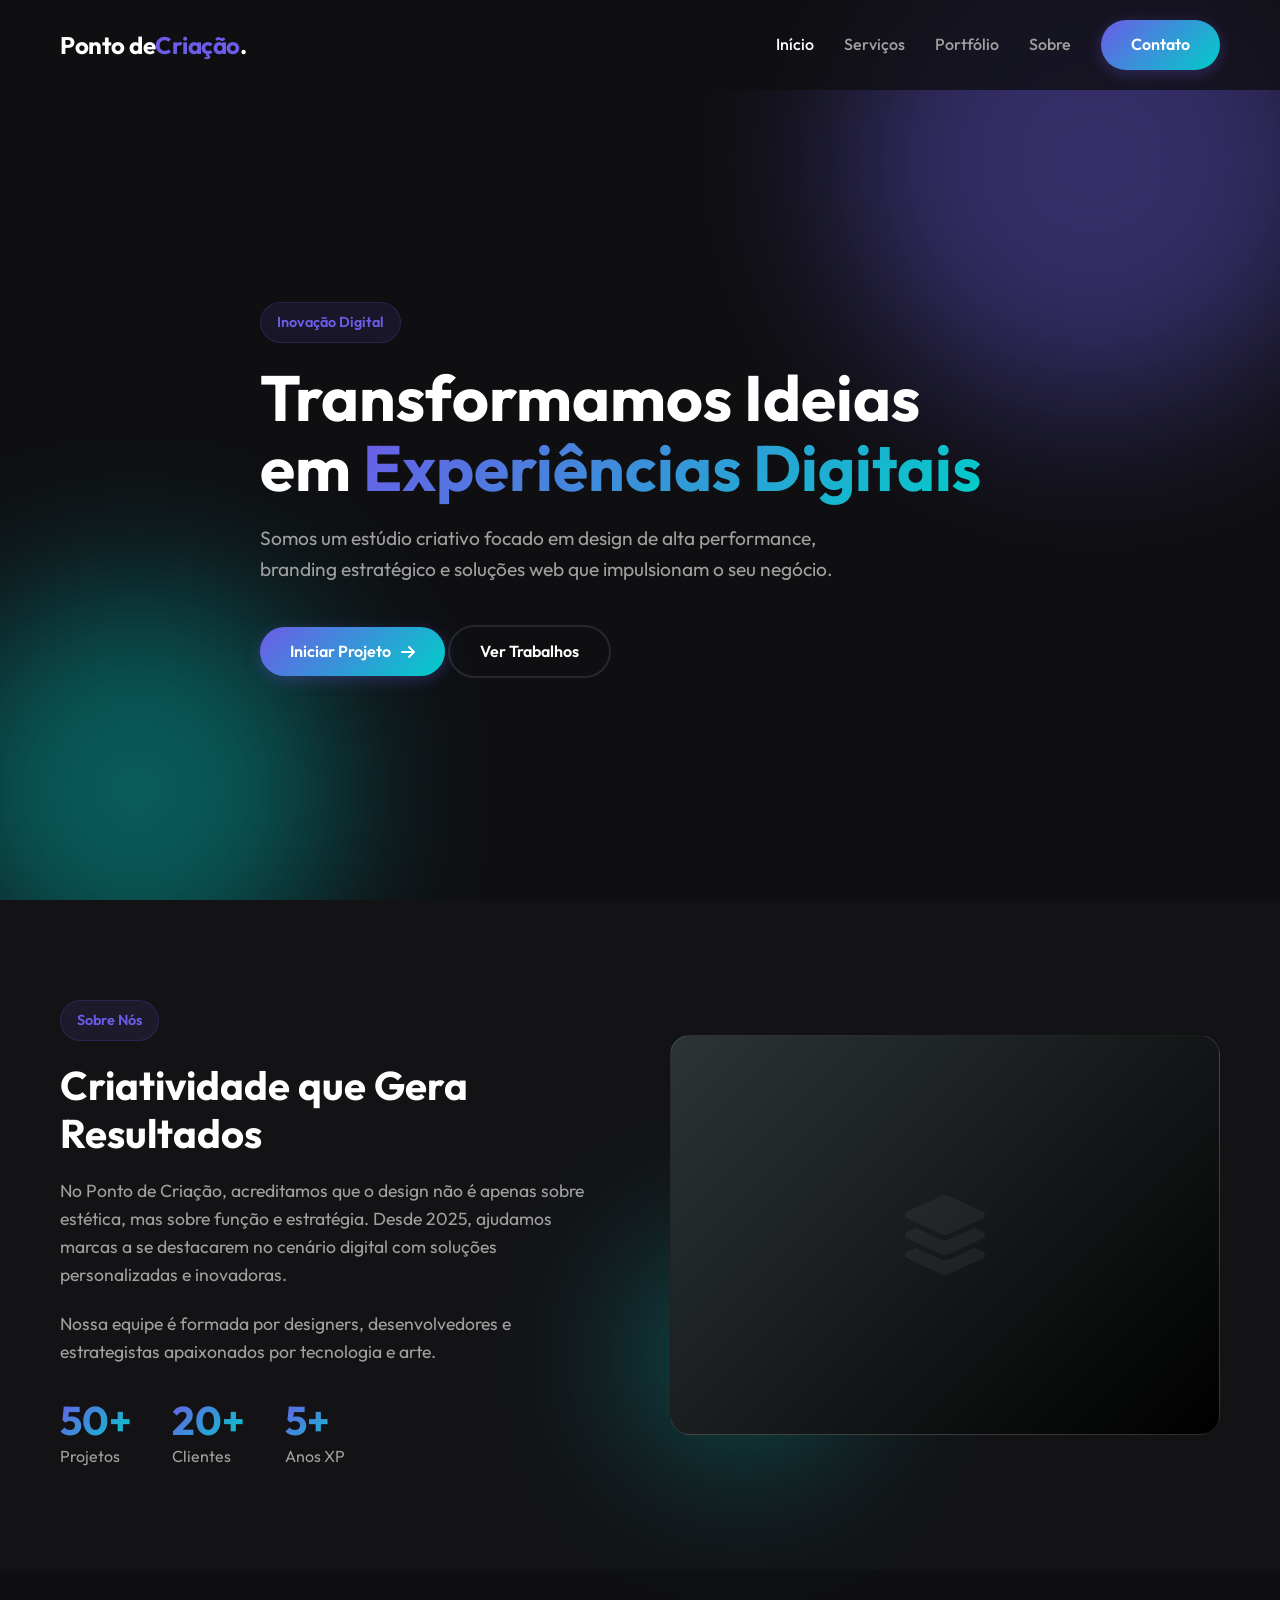
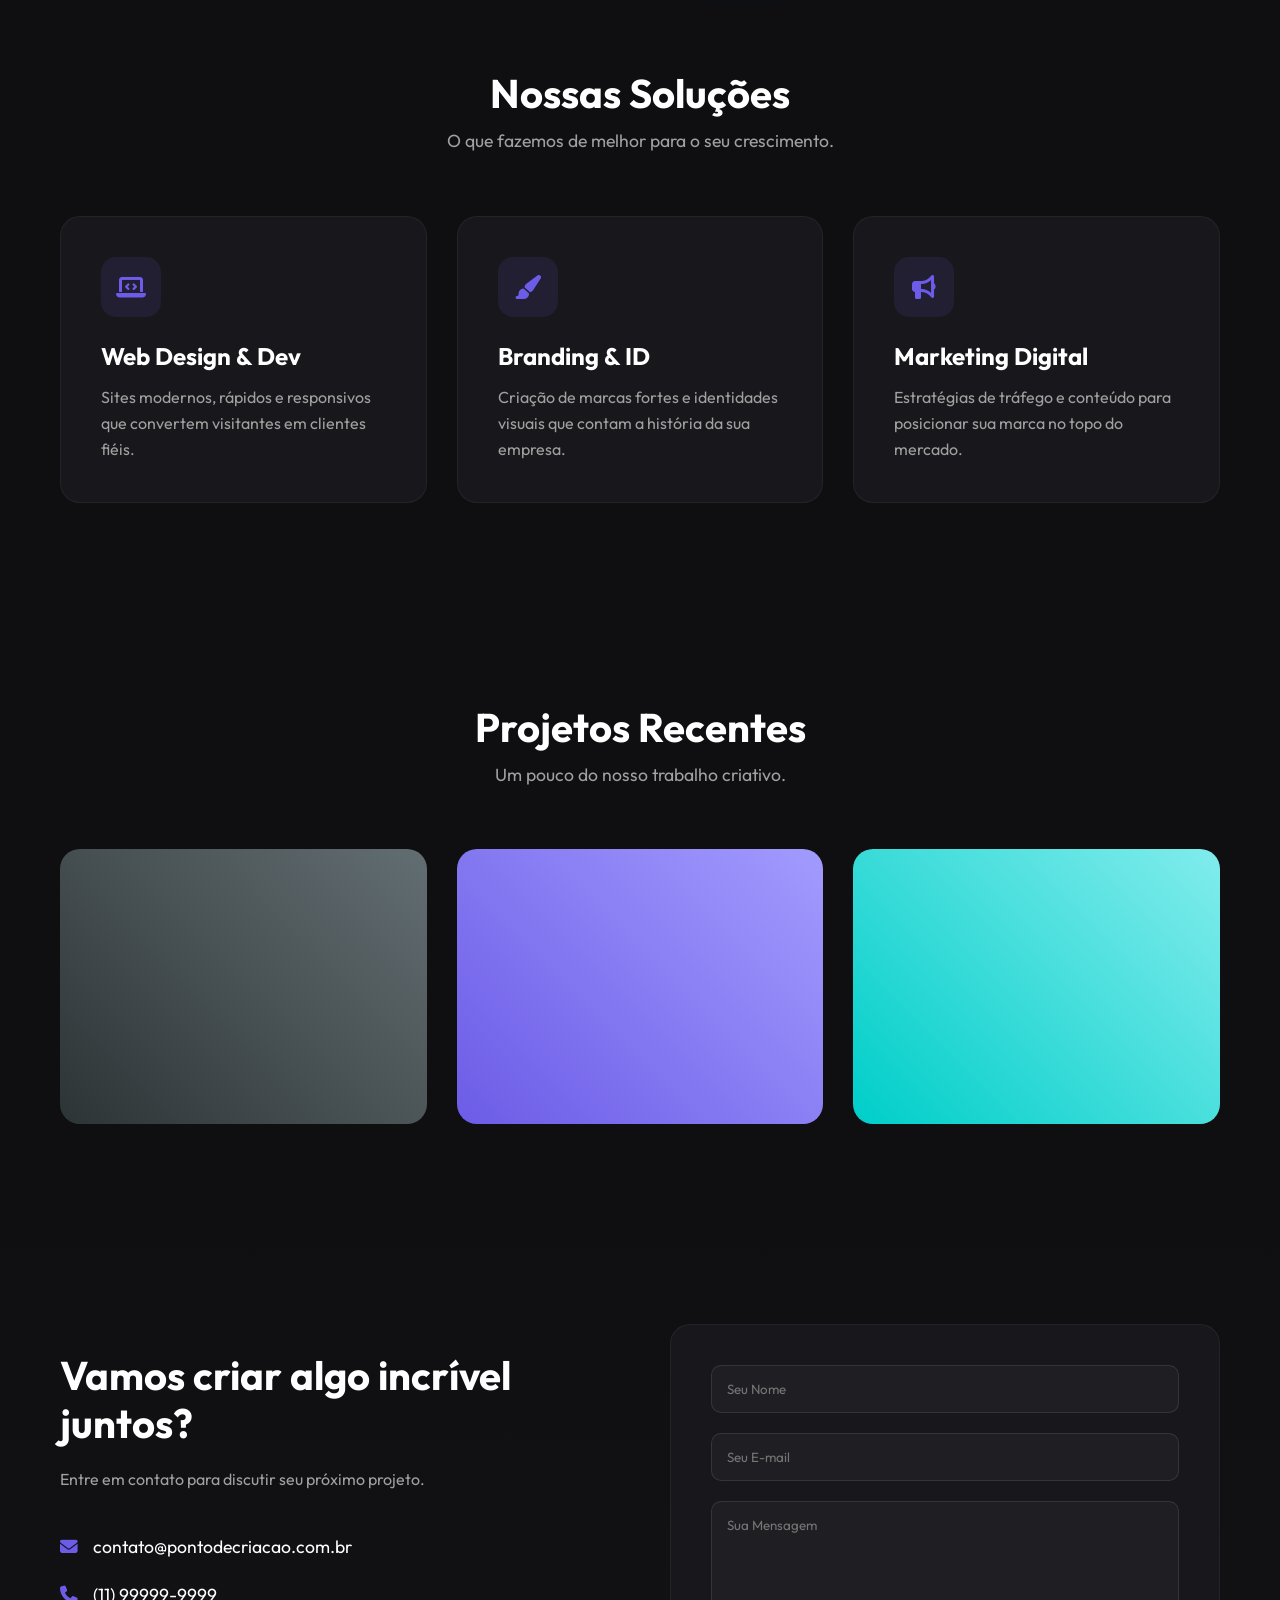
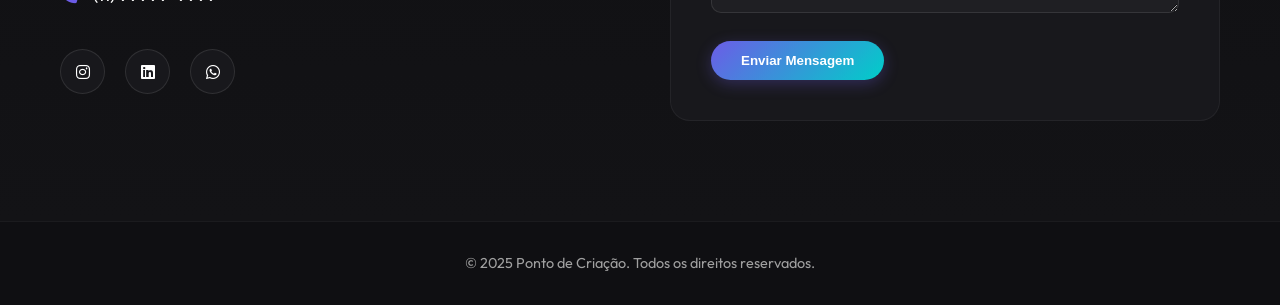
==== index.html @ ac677270 "Add files via upload" ====
<!DOCTYPE html>
<html lang="pt-BR">
  <head>
    <meta charset="UTF-8" />
    <meta name="viewport" content="width=device-width, initial-scale=1.0" />
    <title>Ponto de Criação | Design & Inovação</title>
    <meta
      name="description"
      content="Transformamos ideias em experiências digitais memoráveis. Web Design, Branding e Marketing Digital."
    />

    <!-- Fonts -->
    <link rel="preconnect" href="https://fonts.googleapis.com" />
    <link rel="preconnect" href="https://fonts.gstatic.com" crossorigin />
    <link
      href="https://fonts.googleapis.com/css2?family=Outfit:wght@300;400;500;600;700;800&display=swap"
      rel="stylesheet"
    />

    <!-- CSS -->
    <link rel="stylesheet" href="style.css" />

    <!-- Icons -->
    <link
      rel="stylesheet"
      href="https://cdnjs.cloudflare.com/ajax/libs/font-awesome/6.4.0/css/all.min.css"
    />
  </head>
  <body>
    <!-- Navigation -->
    <nav class="navbar">
      <div class="container">
        <a href="#" class="logo"
          >Ponto de<span class="highlight">Criação</span>.</a
        >
        <div class="nav-links" id="navLinks">
          <a href="#home" class="active">Início</a>
          <a href="#services">Serviços</a>
          <a href="#portfolio">Portfólio</a>
          <a href="#about">Sobre</a>
          <a href="#contact" class="btn-primary">Contato</a>
        </div>
        <div class="hamburger" id="hamburger">
          <i class="fas fa-bars"></i>
        </div>
      </div>
    </nav>

    <!-- Hero Section -->
    <section id="home" class="hero">
      <div class="container hero-content">
        <span class="badge">Inovação Digital</span>
        <h1>
          Transformamos Ideias em
          <span class="gradient-text">Experiências Digitais</span>
        </h1>
        <p>
          Somos um estúdio criativo focado em design de alta performance,
          branding estratégico e soluções web que impulsionam o seu negócio.
        </p>
        <div class="hero-btns">
          <a href="#contact" class="btn-primary"
            >Iniciar Projeto <i class="fas fa-arrow-right"></i
          ></a>
          <a href="#portfolio" class="btn-secondary">Ver Trabalhos</a>
        </div>
      </div>
      <div class="hero-bg-elements">
        <div class="blob blob-1"></div>
        <div class="blob blob-2"></div>
      </div>
    </section>

    <!-- About Section -->
    <section id="about" class="about" style="padding: 100px 0; background-color: #131316;">
        <div class="container">
            <div class="contact-wrapper" style="align-items: center;">
                <div class="about-text">
                    <span class="badge">Sobre Nós</span>
                    <h2 style="font-size: 2.5rem; margin-bottom: 20px;">Criatividade que Gera Resultados</h2>
                    <p style="color: var(--text-secondary); margin-bottom: 20px; font-size: 1.1rem;">
                        No Ponto de Criação, acreditamos que o design não é apenas sobre estética, mas sobre função e estratégia. Desde 2025, ajudamos marcas a se destacarem no cenário digital com soluções personalizadas e inovadoras.
                    </p>
                    <p style="color: var(--text-secondary); margin-bottom: 30px; font-size: 1.1rem;">
                        Nossa equipe é formada por designers, desenvolvedores e estrategistas apaixonados por tecnologia e arte.
                    </p>
                    <div class="stats" style="display: flex; gap: 40px;">
                        <div>
                            <h3 class="gradient-text" style="font-size: 2.5rem;">50+</h3>
                            <p style="color: var(--text-secondary);">Projetos</p>
                        </div>
                        <div>
                            <h3 class="gradient-text" style="font-size: 2.5rem;">20+</h3>
                            <p style="color: var(--text-secondary);">Clientes</p>
                        </div>
                        <div>
                            <h3 class="gradient-text" style="font-size: 2.5rem;">5+</h3>
                            <p style="color: var(--text-secondary);">Anos XP</p>
                        </div>
                    </div>
                </div>
                <div class="about-image" style="position: relative;">
                    <div style="width: 100%; height: 400px; background: linear-gradient(135deg, #2d3436, #000); border-radius: 20px; border: 1px solid rgba(255,255,255,0.1); display: flex; align-items: center; justify-content: center;">
                        <i class="fas fa-layer-group" style="font-size: 5rem; color: rgba(255,255,255,0.05);"></i>
                    </div>
                    <div class="blob blob-2" style="width: 200px; height: 200px; right: -20px; bottom: -20px; z-index: -1;"></div>
                </div>
            </div>
        </div>
    </section>

    <!-- Services Section -->
    <section id="services" class="services">
      <div class="container">
        <div class="section-header">
          <h2>Nossas Soluções</h2>
          <p>O que fazemos de melhor para o seu crescimento.</p>
        </div>
        <div class="services-grid">
          <div class="service-card">
            <div class="icon-box">
              <i class="fas fa-laptop-code"></i>
            </div>
            <h3>Web Design & Dev</h3>
            <p>
              Sites modernos, rápidos e responsivos que convertem visitantes em
              clientes fiéis.
            </p>
          </div>
          <div class="service-card">
            <div class="icon-box">
              <i class="fas fa-paint-brush"></i>
            </div>
            <h3>Branding & ID</h3>
            <p>
              Criação de marcas fortes e identidades visuais que contam a
              história da sua empresa.
            </p>
          </div>
          <div class="service-card">
            <div class="icon-box">
              <i class="fas fa-bullhorn"></i>
            </div>
            <h3>Marketing Digital</h3>
            <p>
              Estratégias de tráfego e conteúdo para posicionar sua marca no
              topo do mercado.
            </p>
          </div>
        </div>
      </div>
    </section>

    <!-- Portfolio Section -->
    <section id="portfolio" class="portfolio">
      <div class="container">
        <div class="section-header">
          <h2>Projetos Recentes</h2>
          <p>Um pouco do nosso trabalho criativo.</p>
        </div>
        <div class="portfolio-grid">
          <!-- Placeholder items - In a real scenario, these would be images -->
          <div class="portfolio-item">
            <div
              class="portfolio-image"
              style="background: linear-gradient(45deg, #2d3436, #636e72)"
            >
              <div class="overlay">
                <h3>E-commerce Tech</h3>
                <p>Desenvolvimento Web</p>
              </div>
            </div>
          </div>
          <div class="portfolio-item">
            <div
              class="portfolio-image"
              style="background: linear-gradient(45deg, #6c5ce7, #a29bfe)"
            >
              <div class="overlay">
                <h3>App Financeiro</h3>
                <p>UI/UX Design</p>
              </div>
            </div>
          </div>
          <div class="portfolio-item">
            <div
              class="portfolio-image"
              style="background: linear-gradient(45deg, #00cec9, #81ecec)"
            >
              <div class="overlay">
                <h3>Rebranding Café</h3>
                <p>Identidade Visual</p>
              </div>
            </div>
          </div>
        </div>
      </div>
    </section>

    <!-- Contact Section -->
    <section id="contact" class="contact">
      <div class="container">
        <div class="contact-wrapper">
          <div class="contact-info">
            <h2>Vamos criar algo incrível juntos?</h2>
            <p>Entre em contato para discutir seu próximo projeto.</p>
            <div class="info-item">
              <i class="fas fa-envelope"></i>
              <span>contato@pontodecriacao.com.br</span>
            </div>
            <div class="info-item">
              <i class="fas fa-phone"></i>
              <span>(11) 99999-9999</span>
            </div>
            <div class="social-links">
              <a href="#"><i class="fab fa-instagram"></i></a>
              <a href="#"><i class="fab fa-linkedin"></i></a>
              <a href="#"><i class="fab fa-whatsapp"></i></a>
            </div>
          </div>
          <form class="contact-form">
            <div class="form-group">
              <input type="text" placeholder="Seu Nome" required />
            </div>
            <div class="form-group">
              <input type="email" placeholder="Seu E-mail" required />
            </div>
            <div class="form-group">
              <textarea placeholder="Sua Mensagem" rows="5" required></textarea>
            </div>
            <button type="submit" class="btn-primary">Enviar Mensagem</button>
          </form>
        </div>
      </div>
    </section>

    <!-- Footer -->
    <footer>
      <div class="container">
        <div class="footer-content">
          <p>&copy; 2025 Ponto de Criação. Todos os direitos reservados.</p>
        </div>
      </div>
    </footer>

    <script src="script.js"></script>
  </body>
</html>
---- style.css ----
/* Reset & Base Styles */
:root {
    --bg-color: #0f0f12;
    --card-bg: #18181c;
    --text-primary: #ffffff;
    --text-secondary: #a0a0a0;
    --accent-primary: #6c5ce7;
    --accent-secondary: #00cec9;
    --gradient-main: linear-gradient(135deg, #6c5ce7, #00cec9);
    --font-main: 'Outfit', sans-serif;
    --transition: all 0.3s ease;
}

* {
    margin: 0;
    padding: 0;
    box-sizing: border-box;
}

html {
    scroll-behavior: smooth;
}

body {
    font-family: var(--font-main);
    background-color: var(--bg-color);
    color: var(--text-primary);
    line-height: 1.6;
    overflow-x: hidden;
}

.container {
    max-width: 1200px;
    margin: 0 auto;
    padding: 0 20px;
}

a {
    text-decoration: none;
    color: inherit;
}

ul {
    list-style: none;
}

/* Typography & Utilities */
h1, h2, h3 {
    font-weight: 700;
    line-height: 1.2;
}

.gradient-text {
    background: var(--gradient-main);
    -webkit-background-clip: text;
    background-clip: text;
    -webkit-text-fill-color: transparent;
}

.section-header {
    text-align: center;
    margin-bottom: 60px;
}

.section-header h2 {
    font-size: 2.5rem;
    margin-bottom: 10px;
}

.section-header p {
    color: var(--text-secondary);
    font-size: 1.1rem;
}

/* Buttons */
.btn-primary, .btn-secondary {
    display: inline-flex;
    align-items: center;
    gap: 10px;
    padding: 12px 30px;
    border-radius: 50px;
    font-weight: 600;
    transition: var(--transition);
    cursor: pointer;
}

.btn-primary {
    background: var(--gradient-main);
    color: white;
    border: none;
    box-shadow: 0 4px 15px rgba(108, 92, 231, 0.3);
}

.btn-primary:hover {
    transform: translateY(-3px);
    box-shadow: 0 8px 25px rgba(108, 92, 231, 0.5);
}

.btn-secondary {
    background: transparent;
    border: 2px solid rgba(255, 255, 255, 0.1);
    color: white;
}

.btn-secondary:hover {
    border-color: var(--accent-primary);
    background: rgba(108, 92, 231, 0.1);
}

/* Navbar */
.navbar {
    position: fixed;
    top: 0;
    left: 0;
    width: 100%;
    padding: 20px 0;
    background: rgba(15, 15, 18, 0.8);
    backdrop-filter: blur(10px);
    z-index: 1000;
    transition: var(--transition);
}

.navbar .container {
    display: flex;
    justify-content: space-between;
    align-items: center;
}

.logo {
    font-size: 1.5rem;
    font-weight: 700;
    letter-spacing: -0.5px;
}

.logo .highlight {
    color: var(--accent-primary);
}

.nav-links {
    display: flex;
    gap: 30px;
    align-items: center;
}

.nav-links a:not(.btn-primary) {
    font-weight: 500;
    color: var(--text-secondary);
    transition: var(--transition);
}

.nav-links a:not(.btn-primary):hover,
.nav-links a.active {
    color: white;
}

.hamburger {
    display: none;
    font-size: 1.5rem;
    cursor: pointer;
}

/* Hero Section */
.hero {
    min-height: 100vh;
    display: flex;
    align-items: center;
    position: relative;
    padding-top: 80px;
    overflow: hidden;
}

.hero-content {
    position: relative;
    z-index: 2;
    max-width: 800px;
}

.badge {
    display: inline-block;
    padding: 8px 16px;
    background: rgba(108, 92, 231, 0.1);
    color: var(--accent-primary);
    border-radius: 30px;
    font-size: 0.9rem;
    font-weight: 600;
    margin-bottom: 20px;
    border: 1px solid rgba(108, 92, 231, 0.2);
}

.hero h1 {
    font-size: 4rem;
    margin-bottom: 20px;
    line-height: 1.1;
}

.hero p {
    font-size: 1.2rem;
    color: var(--text-secondary);
    margin-bottom: 40px;
    max-width: 600px;
}

.hero-bg-elements {
    position: absolute;
    top: 0;
    left: 0;
    width: 100%;
    height: 100%;
    z-index: 1;
    pointer-events: none;
}

.blob {
    position: absolute;
    border-radius: 50%;
    filter: blur(80px);
    opacity: 0.4;
}

.blob-1 {
    top: -10%;
    right: -5%;
    width: 500px;
    height: 500px;
    background: var(--accent-primary);
    animation: float 10s infinite alternate;
}

.blob-2 {
    bottom: -10%;
    left: -5%;
    width: 400px;
    height: 400px;
    background: var(--accent-secondary);
    animation: float 8s infinite alternate-reverse;
}

@keyframes float {
    0% { transform: translate(0, 0); }
    100% { transform: translate(30px, 50px); }
}

/* Services Section */
.services {
    padding: 100px 0;
}

.services-grid {
    display: grid;
    grid-template-columns: repeat(auto-fit, minmax(300px, 1fr));
    gap: 30px;
}

.service-card {
    background: var(--card-bg);
    padding: 40px;
    border-radius: 20px;
    border: 1px solid rgba(255, 255, 255, 0.05);
    transition: var(--transition);
}

.service-card:hover {
    transform: translateY(-10px);
    border-color: var(--accent-primary);
    box-shadow: 0 10px 30px rgba(0, 0, 0, 0.2);
}

.icon-box {
    width: 60px;
    height: 60px;
    background: rgba(108, 92, 231, 0.1);
    border-radius: 15px;
    display: flex;
    align-items: center;
    justify-content: center;
    font-size: 1.5rem;
    color: var(--accent-primary);
    margin-bottom: 25px;
}

.service-card h3 {
    font-size: 1.5rem;
    margin-bottom: 15px;
}

.service-card p {
    color: var(--text-secondary);
}

/* Portfolio Section */
.portfolio {
    padding: 100px 0;
}

.portfolio-grid {
    display: grid;
    grid-template-columns: repeat(auto-fit, minmax(300px, 1fr));
    gap: 30px;
}

.portfolio-item {
    border-radius: 20px;
    overflow: hidden;
    aspect-ratio: 4/3;
    cursor: pointer;
}

.portfolio-image {
    width: 100%;
    height: 100%;
    position: relative;
    transition: var(--transition);
}

.portfolio-item:hover .portfolio-image {
    transform: scale(1.05);
}

.overlay {
    position: absolute;
    bottom: 0;
    left: 0;
    width: 100%;
    padding: 30px;
    background: linear-gradient(to top, rgba(0,0,0,0.8), transparent);
    opacity: 0;
    transform: translateY(20px);
    transition: var(--transition);
}

.portfolio-item:hover .overlay {
    opacity: 1;
    transform: translateY(0);
}

.overlay h3 {
    font-size: 1.4rem;
    margin-bottom: 5px;
}

.overlay p {
    color: rgba(255, 255, 255, 0.8);
    font-size: 0.9rem;
}

/* Contact Section */
.contact {
    padding: 100px 0;
    background: linear-gradient(to bottom, var(--bg-color), #131316);
}

.contact-wrapper {
    display: grid;
    grid-template-columns: 1fr 1fr;
    gap: 60px;
    align-items: center;
}

.contact-info h2 {
    font-size: 2.5rem;
    margin-bottom: 20px;
}

.contact-info p {
    color: var(--text-secondary);
    margin-bottom: 40px;
}

.info-item {
    display: flex;
    align-items: center;
    gap: 15px;
    margin-bottom: 20px;
    font-size: 1.1rem;
}

.info-item i {
    color: var(--accent-primary);
}

.social-links {
    display: flex;
    gap: 20px;
    margin-top: 40px;
}

.social-links a {
    width: 45px;
    height: 45px;
    border-radius: 50%;
    background: var(--card-bg);
    display: flex;
    align-items: center;
    justify-content: center;
    border: 1px solid rgba(255, 255, 255, 0.1);
    transition: var(--transition);
}

.social-links a:hover {
    background: var(--accent-primary);
    border-color: var(--accent-primary);
}

.contact-form {
    background: var(--card-bg);
    padding: 40px;
    border-radius: 20px;
    border: 1px solid rgba(255, 255, 255, 0.05);
}

.form-group {
    margin-bottom: 20px;
}

.form-group input,
.form-group textarea {
    width: 100%;
    padding: 15px;
    background: rgba(255, 255, 255, 0.03);
    border: 1px solid rgba(255, 255, 255, 0.1);
    border-radius: 10px;
    color: white;
    font-family: var(--font-main);
    transition: var(--transition);
}

.form-group input:focus,
.form-group textarea:focus {
    outline: none;
    border-color: var(--accent-primary);
    background: rgba(255, 255, 255, 0.05);
}

/* Footer */
footer {
    padding: 30px 0;
    border-top: 1px solid rgba(255, 255, 255, 0.05);
    text-align: center;
    color: var(--text-secondary);
    font-size: 0.9rem;
}

/* Responsive Design */
@media (max-width: 968px) {
    .hero h1 {
        font-size: 3rem;
    }
    
    .contact-wrapper {
        grid-template-columns: 1fr;
        gap: 40px;
    }
}

@media (max-width: 768px) {
    .hamburger {
        display: block;
    }

    .nav-links {
        position: fixed;
        top: 0;
        right: -100%;
        width: 80%;
        height: 100vh;
        background: var(--card-bg);
        flex-direction: column;
        justify-content: center;
        padding: 40px;
        transition: 0.4s ease;
        box-shadow: -10px 0 30px rgba(0,0,0,0.5);
    }

    .nav-links.active {
        right: 0;
    }

    .hero {
        text-align: center;
        padding-top: 120px;
    }

    .hero-content {
        margin: 0 auto;
    }

    .hero-btns {
        justify-content: center;
    }
    
    .hero h1 {
        font-size: 2.5rem;
    }
}
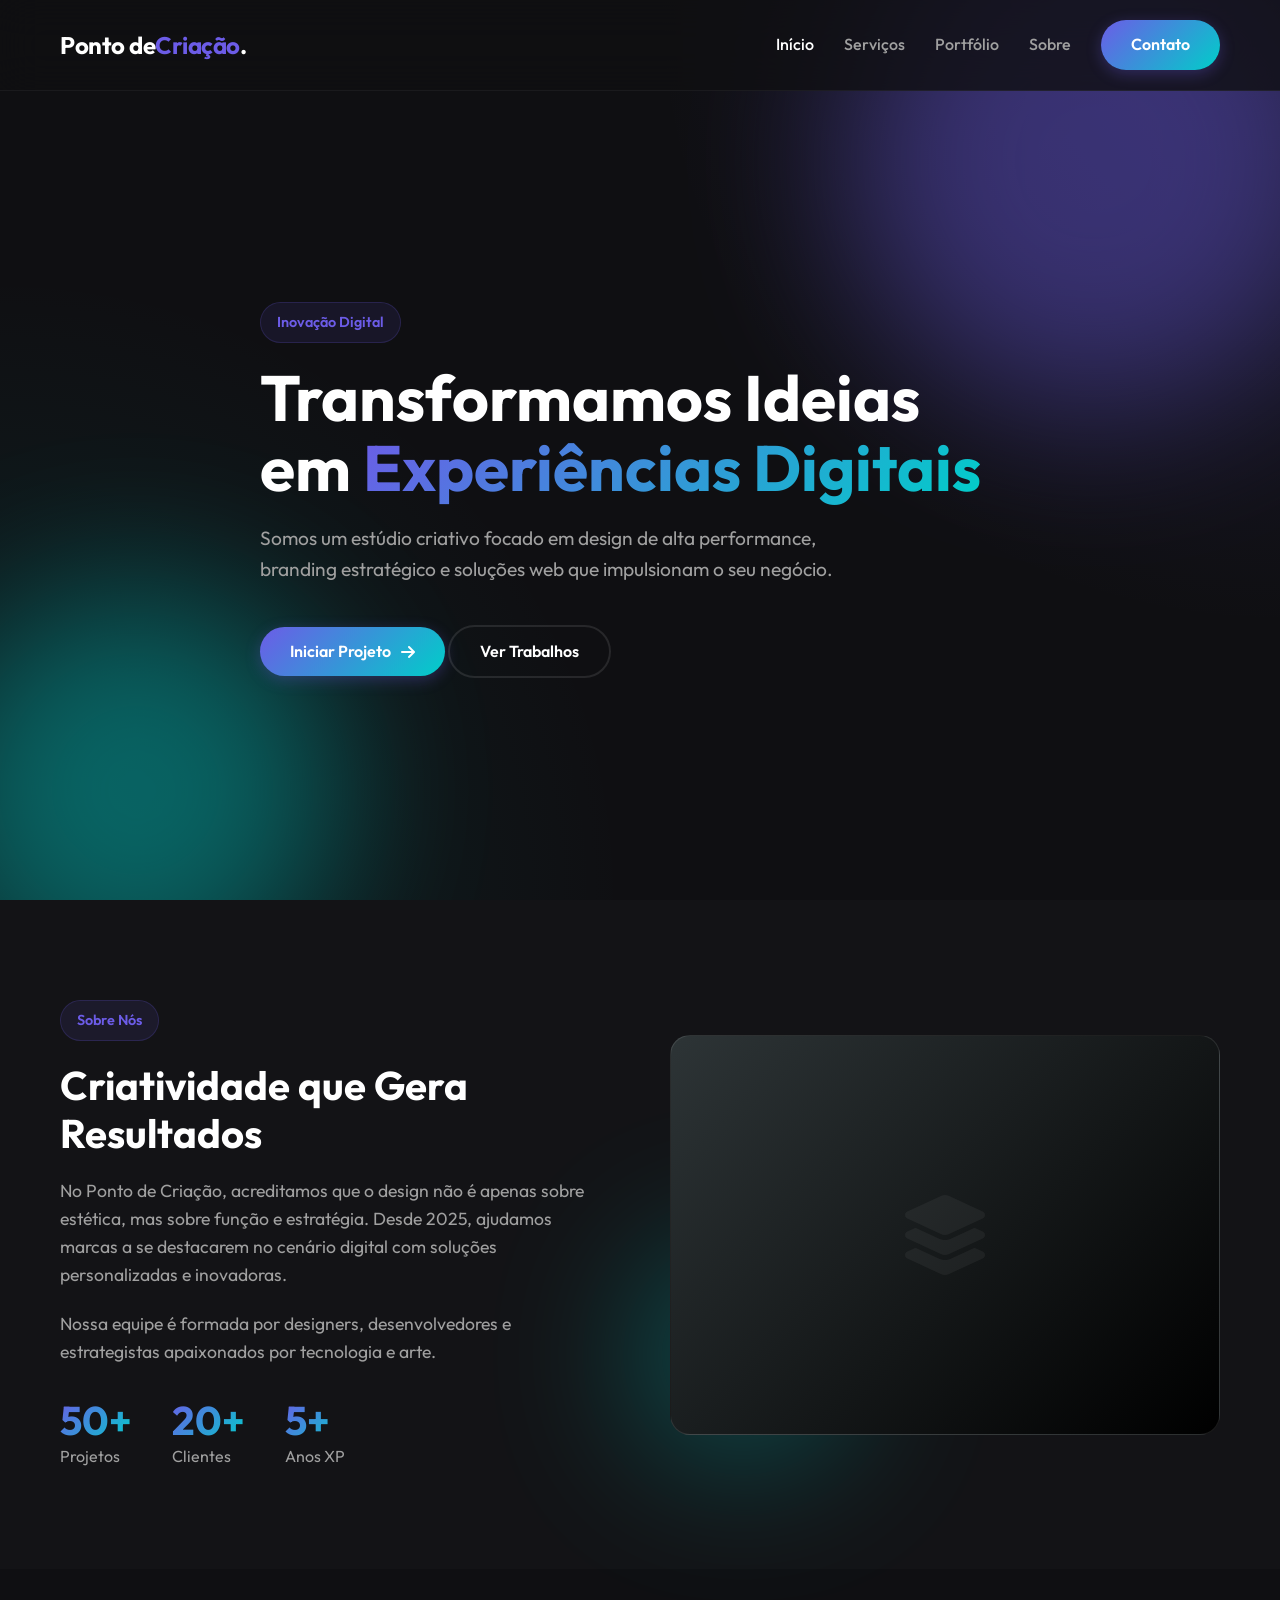
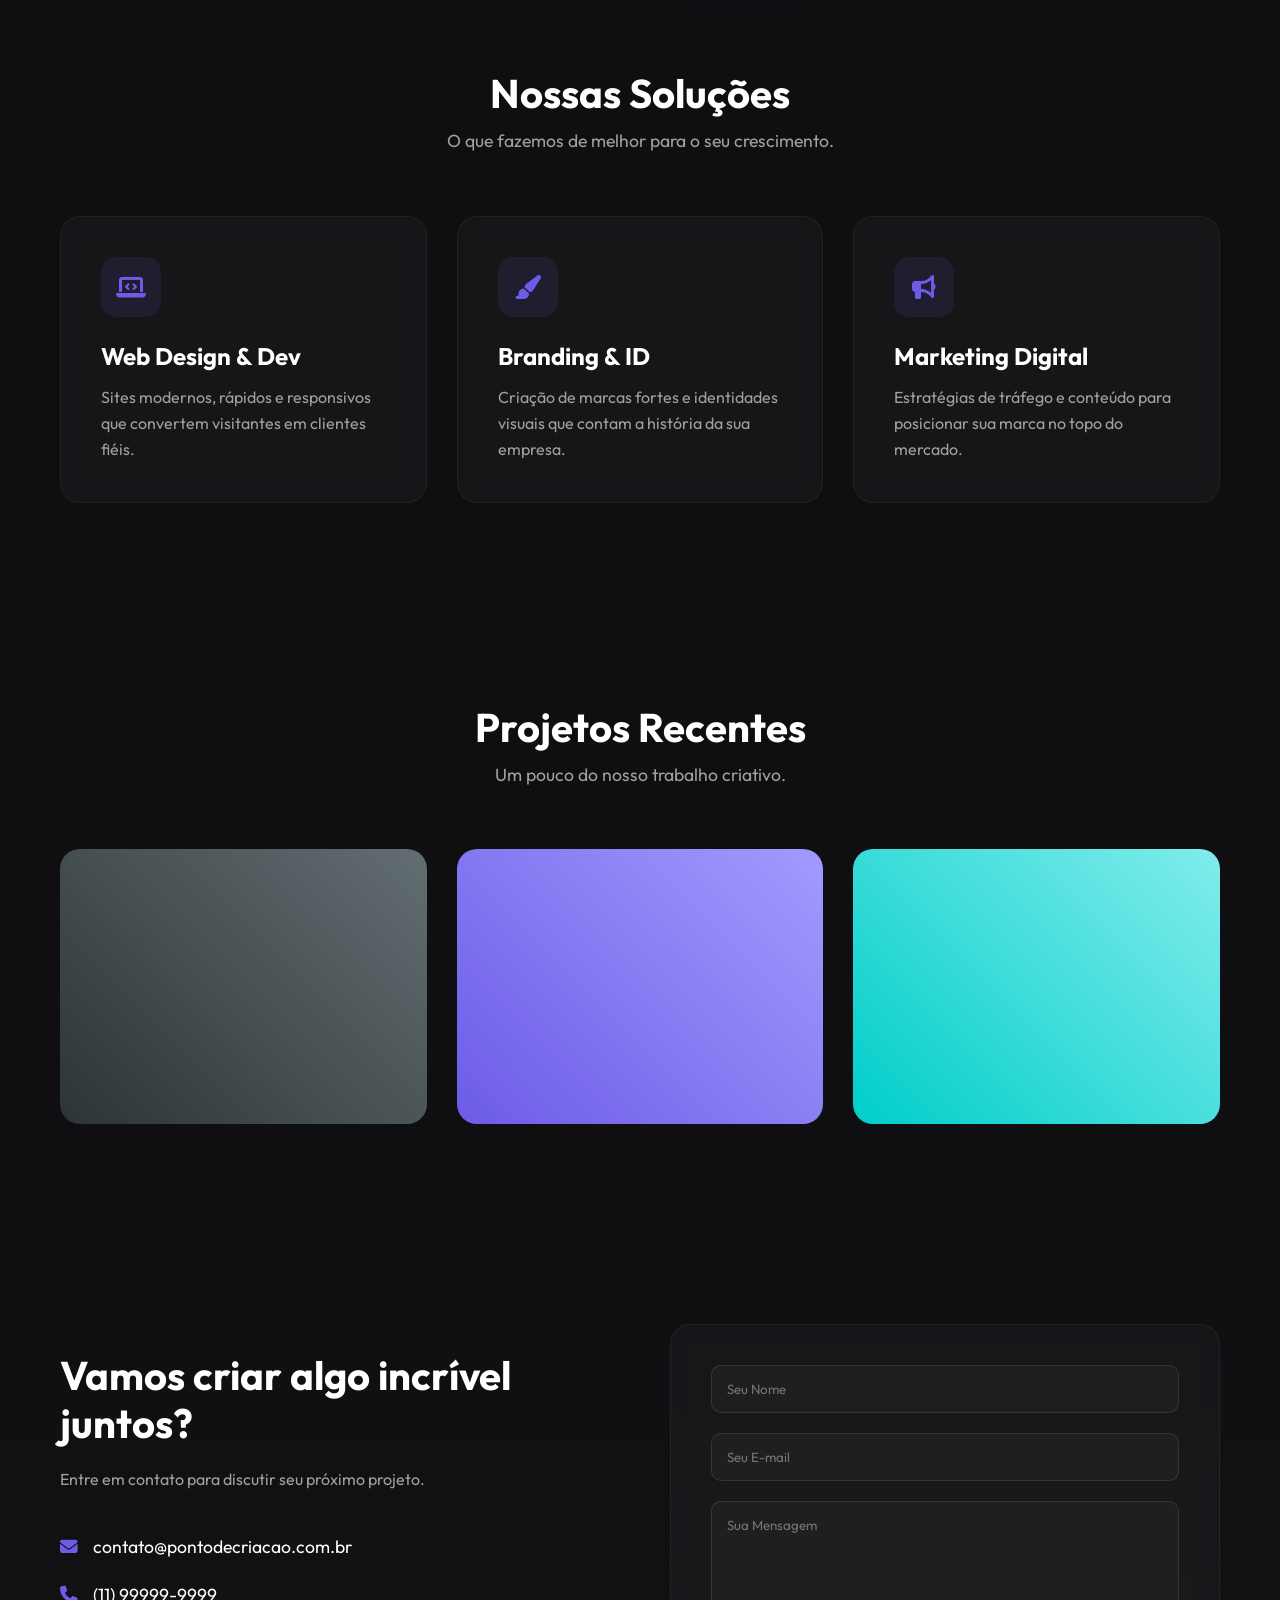
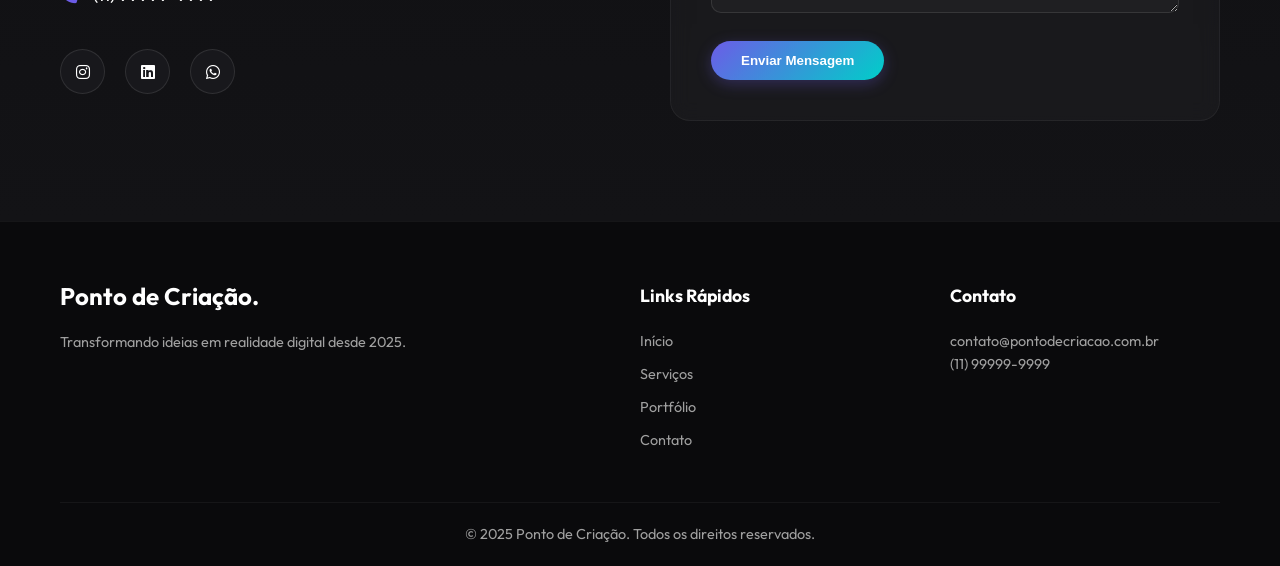
==== commit aee6dcea: "Enhance website design with glassmorphism, animations and footer improvements Co-authored-by: morais" ====
--- a/index.html
+++ b/index.html
@@ -213,9 +213,9 @@
               <span>(11) 99999-9999</span>
             </div>
             <div class="social-links">
-              <a href="#"><i class="fab fa-instagram"></i></a>
-              <a href="#"><i class="fab fa-linkedin"></i></a>
-              <a href="#"><i class="fab fa-whatsapp"></i></a>
+              <a href="#" aria-label="Instagram"><i class="fab fa-instagram"></i></a>
+              <a href="#" aria-label="LinkedIn"><i class="fab fa-linkedin"></i></a>
+              <a href="#" aria-label="WhatsApp"><i class="fab fa-whatsapp"></i></a>
             </div>
           </div>
           <form class="contact-form">
@@ -238,6 +238,26 @@
     <footer>
       <div class="container">
         <div class="footer-content">
+          <div class="footer-column">
+            <h3>Ponto de Criação.</h3>
+            <p>Transformando ideias em realidade digital desde 2025.</p>
+          </div>
+          <div class="footer-column">
+            <h4>Links Rápidos</h4>
+            <ul>
+              <li><a href="#home">Início</a></li>
+              <li><a href="#services">Serviços</a></li>
+              <li><a href="#portfolio">Portfólio</a></li>
+              <li><a href="#contact">Contato</a></li>
+            </ul>
+          </div>
+          <div class="footer-column">
+            <h4>Contato</h4>
+            <p>contato@pontodecriacao.com.br</p>
+            <p>(11) 99999-9999</p>
+          </div>
+        </div>
+        <div class="footer-bottom">
           <p>&copy; 2025 Ponto de Criação. Todos os direitos reservados.</p>
         </div>
       </div>
--- a/style.css
+++ b/style.css
@@ -114,8 +114,9 @@
     left: 0;
     width: 100%;
     padding: 20px 0;
-    background: rgba(15, 15, 18, 0.8);
-    backdrop-filter: blur(10px);
+    background: rgba(15, 15, 18, 0.6);
+    backdrop-filter: blur(20px);
+    border-bottom: 1px solid rgba(255, 255, 255, 0.05);
     z-index: 1000;
     transition: var(--transition);
 }
@@ -167,6 +168,8 @@
     position: relative;
     padding-top: 80px;
     overflow: hidden;
+    background: radial-gradient(circle at top right, rgba(108, 92, 231, 0.15), transparent 40%),
+                radial-gradient(circle at bottom left, rgba(0, 206, 201, 0.1), transparent 40%);
 }
 
 .hero-content {
@@ -252,7 +255,8 @@
 }
 
 .service-card {
-    background: var(--card-bg);
+    background: rgba(255, 255, 255, 0.03);
+    backdrop-filter: blur(10px);
     padding: 40px;
     border-radius: 20px;
     border: 1px solid rgba(255, 255, 255, 0.05);
@@ -402,7 +406,8 @@
 }
 
 .contact-form {
-    background: var(--card-bg);
+    background: rgba(255, 255, 255, 0.03);
+    backdrop-filter: blur(10px);
     padding: 40px;
     border-radius: 20px;
     border: 1px solid rgba(255, 255, 255, 0.05);
@@ -433,11 +438,51 @@
 
 /* Footer */
 footer {
-    padding: 30px 0;
+    padding: 60px 0 20px;
+    background: #0a0a0c;
     border-top: 1px solid rgba(255, 255, 255, 0.05);
+    text-align: left;
+    color: var(--text-secondary);
+    font-size: 0.9rem;
+}
+
+.footer-content {
+    display: grid;
+    grid-template-columns: 2fr 1fr 1fr;
+    gap: 40px;
+    margin-bottom: 40px;
+}
+
+.footer-column h3 {
+    margin-bottom: 20px;
+    font-size: 1.5rem;
+    color: white;
+}
+
+.footer-column h4 {
+    margin-bottom: 20px;
+    color: white;
+    font-size: 1.1rem;
+}
+
+.footer-column ul li {
+    margin-bottom: 10px;
+}
+
+.footer-column ul li a {
+    color: var(--text-secondary);
+    transition: var(--transition);
+}
+
+.footer-column ul li a:hover {
+    color: var(--accent-primary);
+    padding-left: 5px;
+}
+
+.footer-bottom {
     text-align: center;
-    color: var(--text-secondary);
-    font-size: 0.9rem;
+    padding-top: 20px;
+    border-top: 1px solid rgba(255, 255, 255, 0.05);
 }
 
 /* Responsive Design */
@@ -449,6 +494,11 @@
     .contact-wrapper {
         grid-template-columns: 1fr;
         gap: 40px;
+    }
+
+    .footer-content {
+        grid-template-columns: 1fr;
+        text-align: center;
     }
 }
 
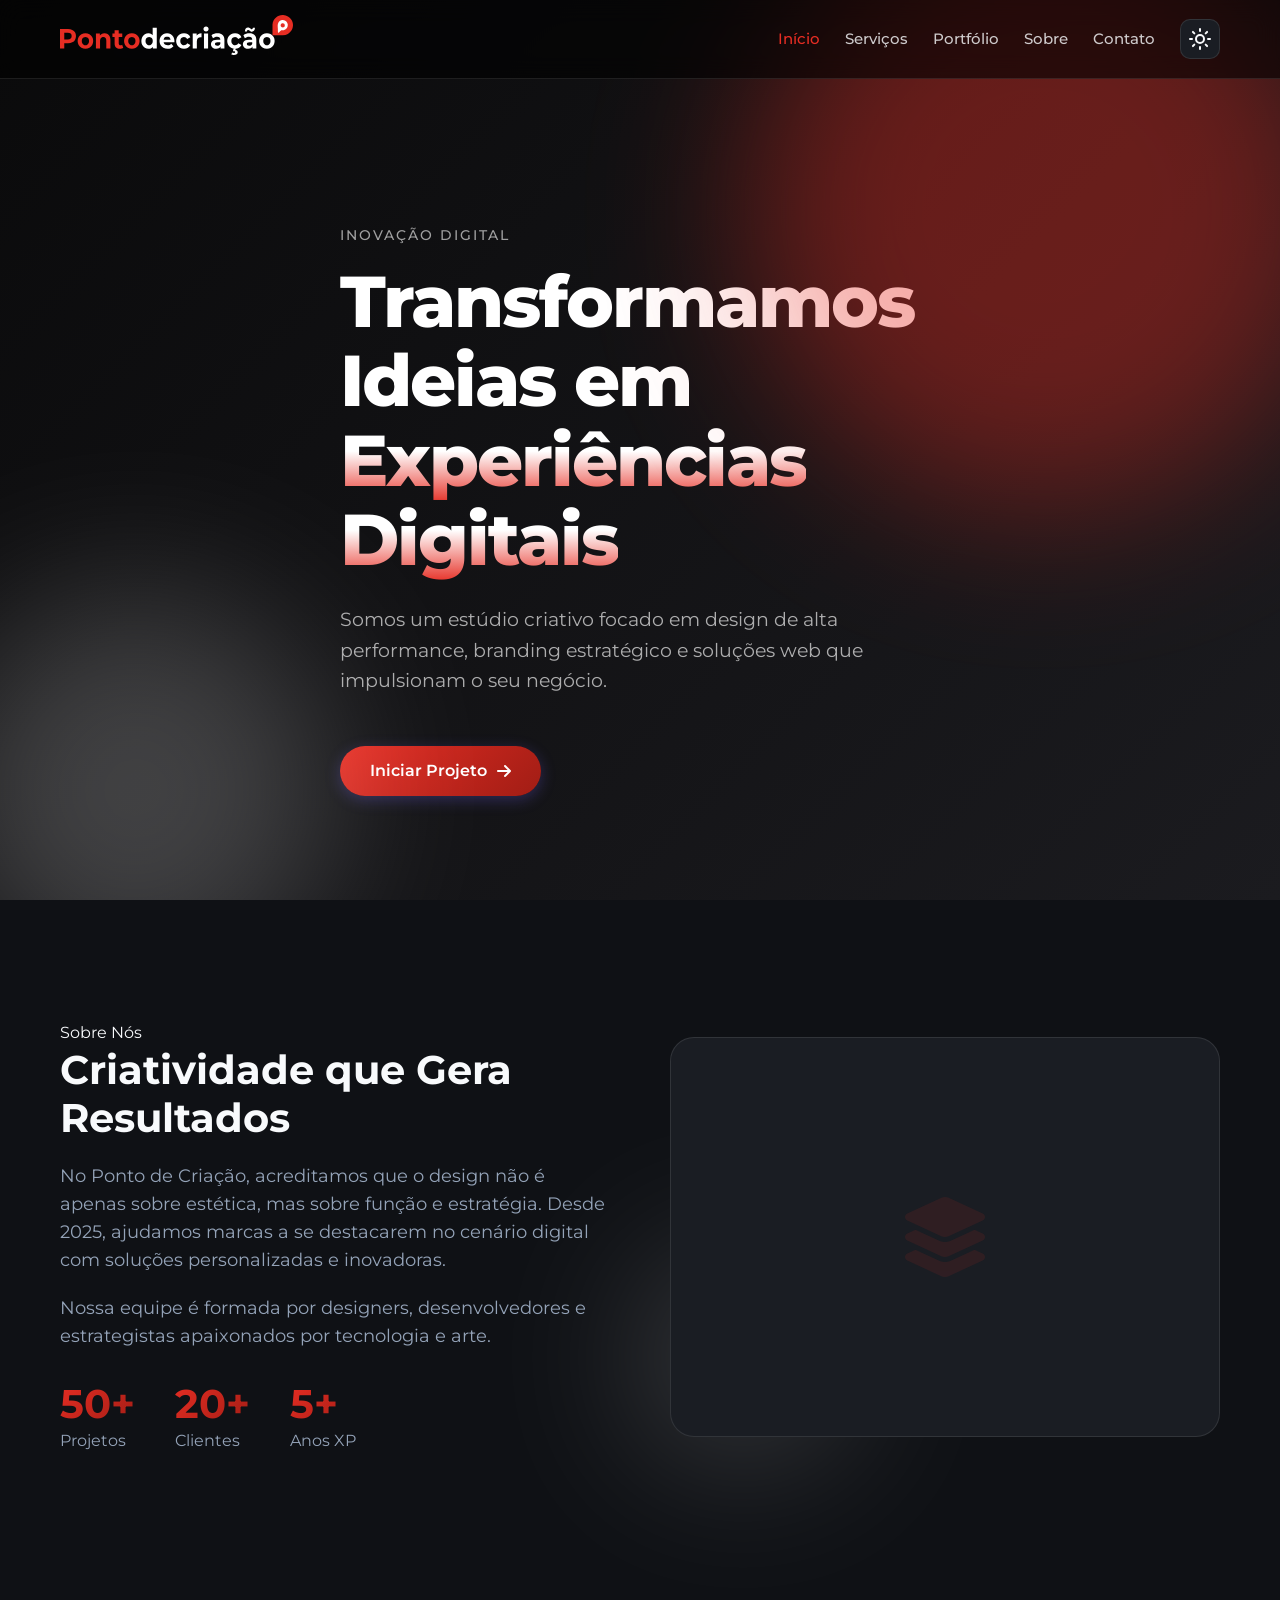
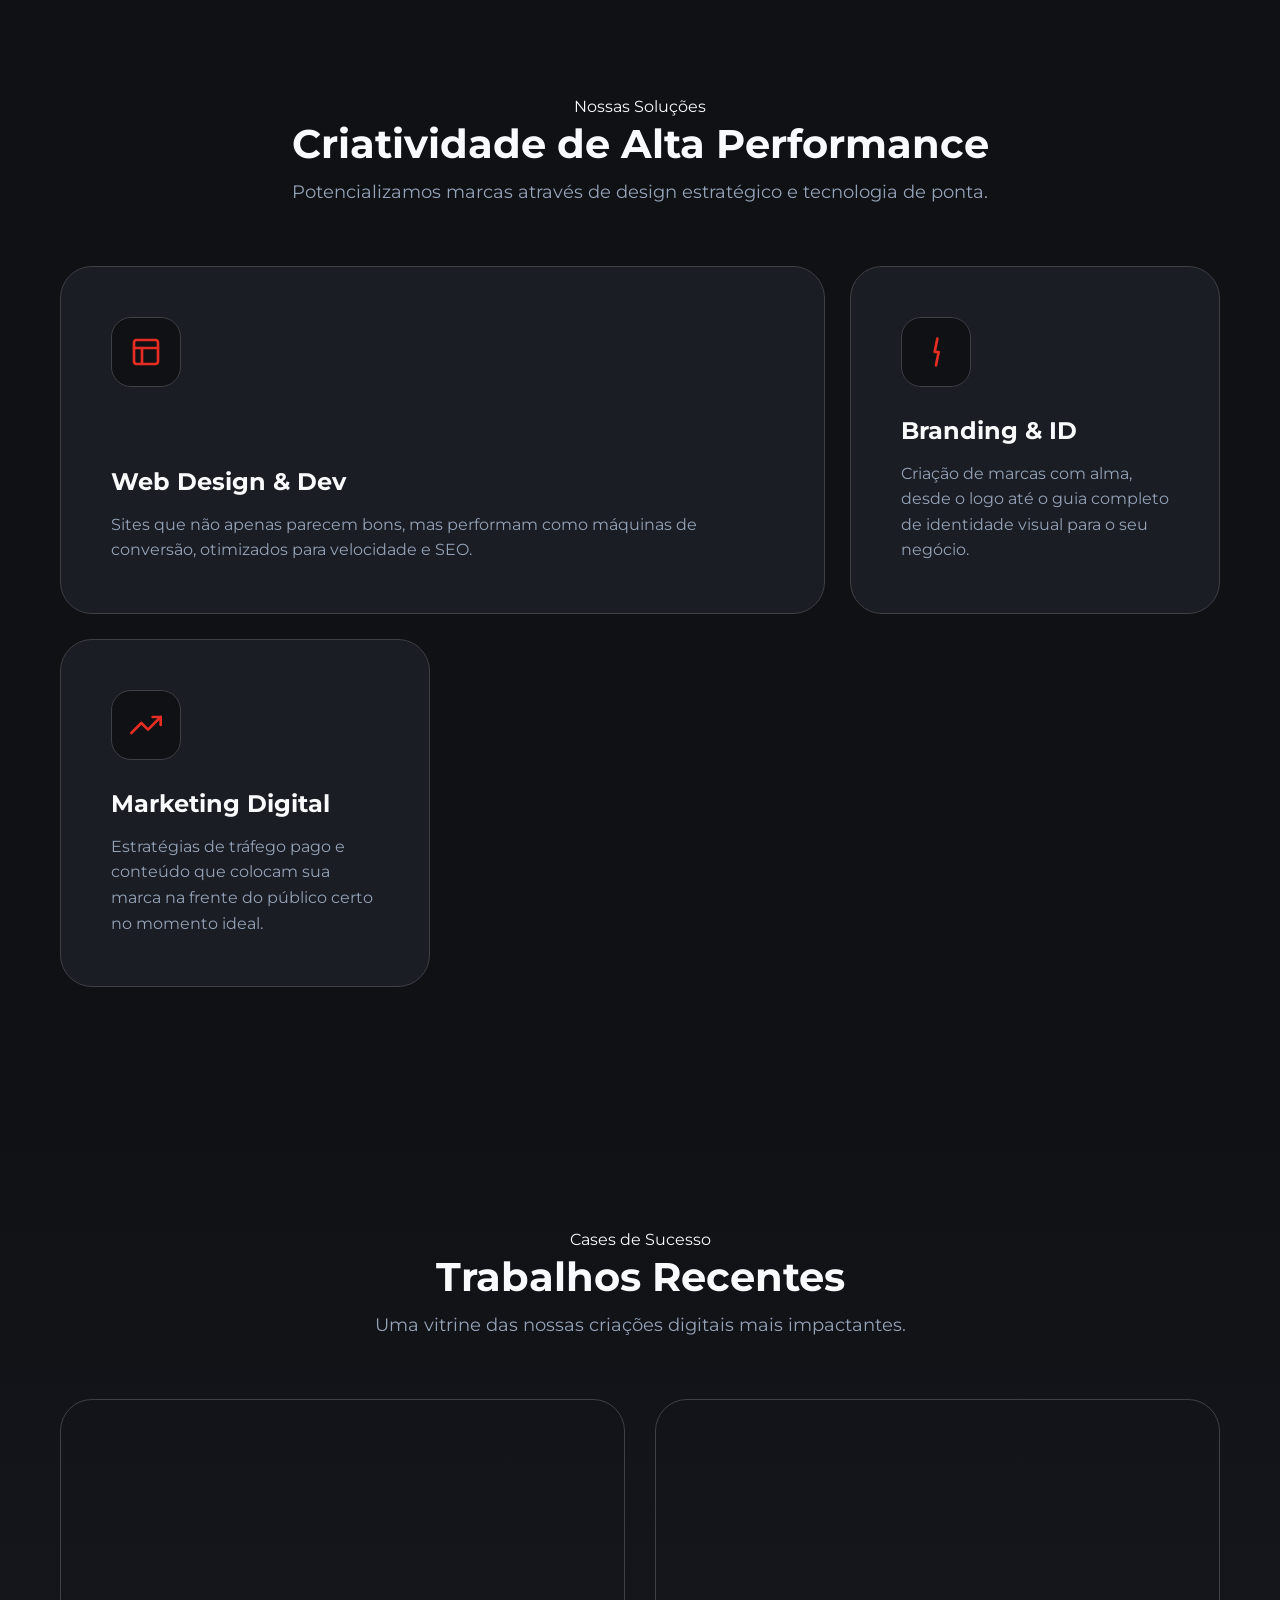
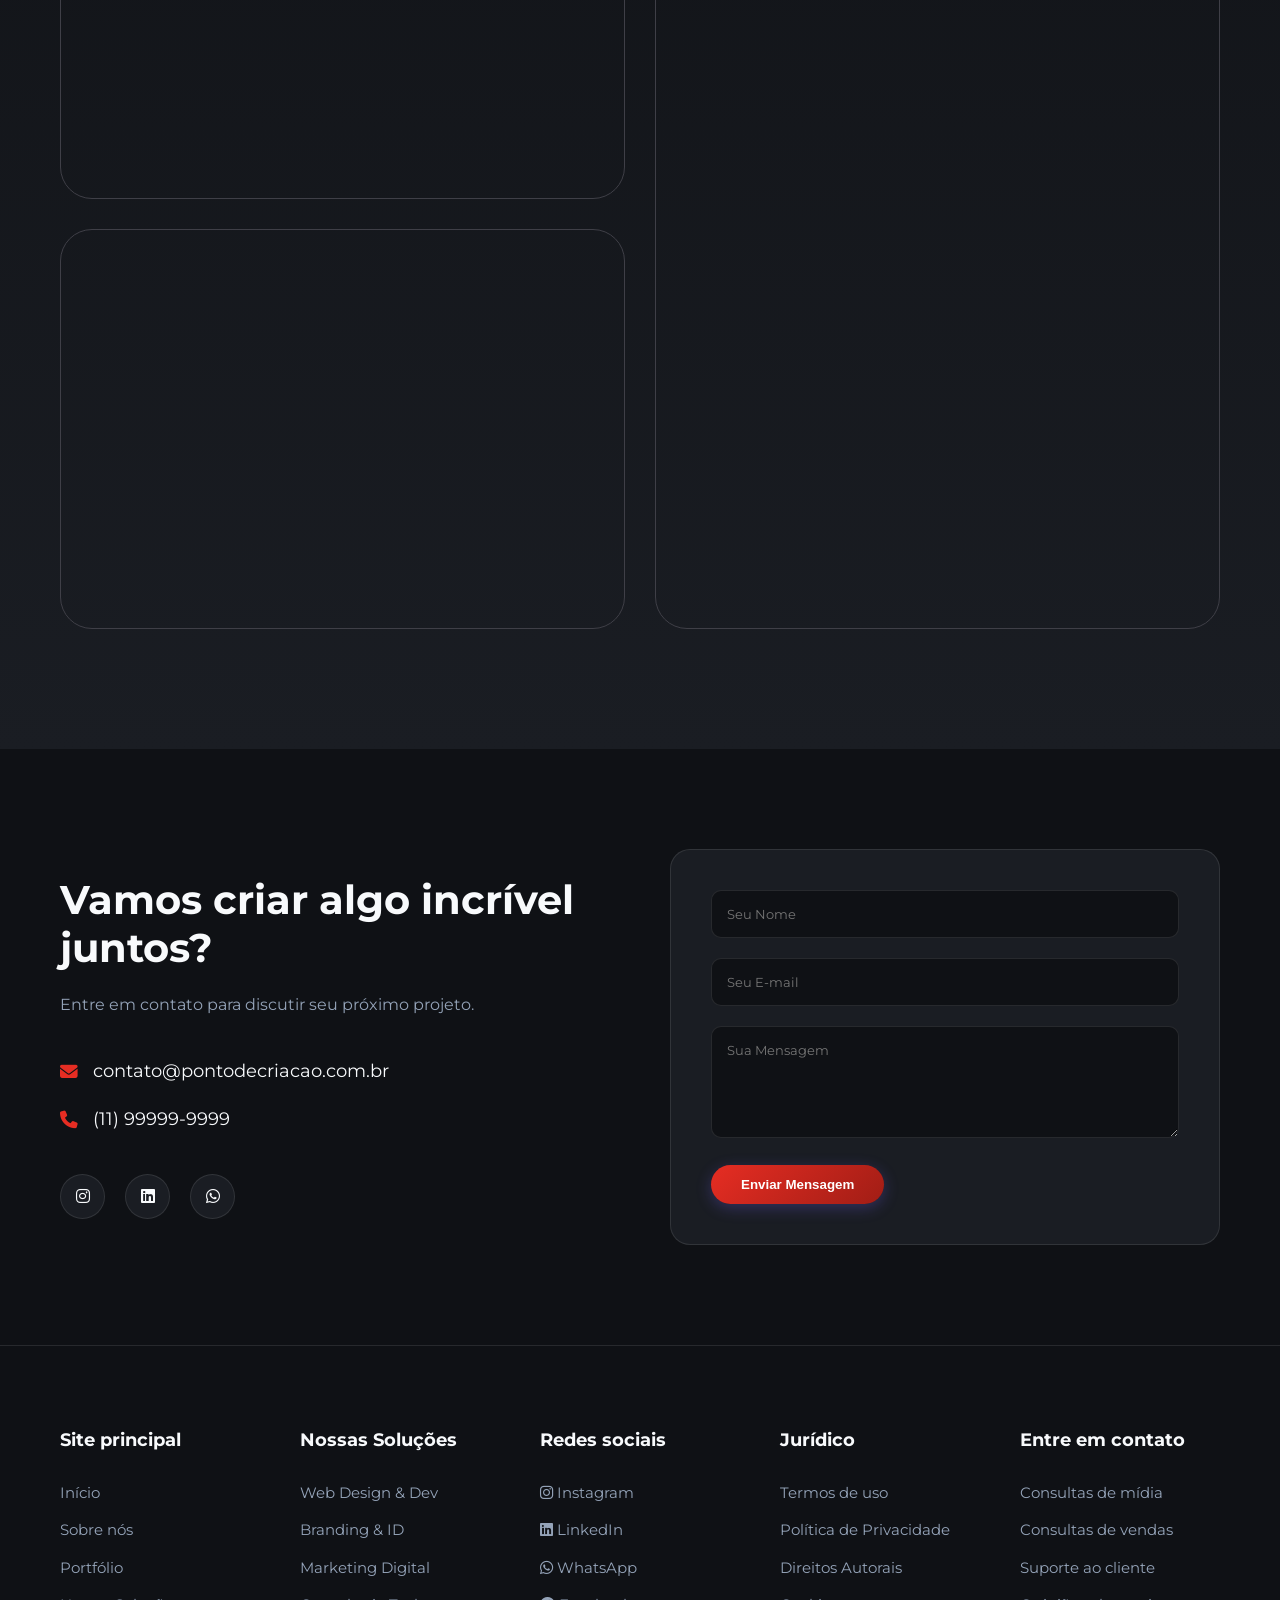
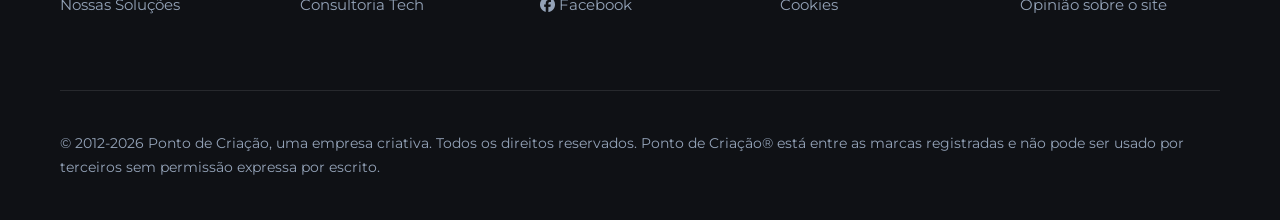
==== commit cce8faee: "feat: redesign premium - Bento Grid, Sidebar mobile, tema claro/escuro, favicon, portfolio, bg #F4F4" ====
--- a/index.html
+++ b/index.html
@@ -8,14 +8,17 @@
       name="description"
       content="Transformamos ideias em experiências digitais memoráveis. Web Design, Branding e Marketing Digital."
     />
+    <link rel="icon" type="image/svg+xml" href="LOGO/icone.svg" />
+    <link rel="shortcut icon" href="LOGO/icone.svg" />
 
     <!-- Fonts -->
     <link rel="preconnect" href="https://fonts.googleapis.com" />
     <link rel="preconnect" href="https://fonts.gstatic.com" crossorigin />
     <link
-      href="https://fonts.googleapis.com/css2?family=Outfit:wght@300;400;500;600;700;800&display=swap"
+      href="https://fonts.googleapis.com/css2?family=Montserrat:wght@300;400;500;600;700;800&display=swap"
       rel="stylesheet"
     />
+
 
     <!-- CSS -->
     <link rel="stylesheet" href="style.css" />
@@ -28,41 +31,91 @@
   </head>
   <body>
     <!-- Navigation -->
-    <nav class="navbar">
-      <div class="container">
-        <a href="#" class="logo"
-          >Ponto de<span class="highlight">Criação</span>.</a
-        >
-        <div class="nav-links" id="navLinks">
-          <a href="#home" class="active">Início</a>
-          <a href="#services">Serviços</a>
-          <a href="#portfolio">Portfólio</a>
-          <a href="#about">Sobre</a>
-          <a href="#contact" class="btn-primary">Contato</a>
-        </div>
-        <div class="hamburger" id="hamburger">
-          <i class="fas fa-bars"></i>
-        </div>
+    <nav class="navbar" id="navbar">
+      <div class="container">
+
+        <!-- Mobile: [☰ + Logo] | Desktop: just Logo on left -->
+        <div class="nav-left">
+          <div class="hamburger" id="hamburger">
+            <i class="fas fa-bars"></i>
+          </div>
+          <div class="logo-container" id="logo-container">
+            <a href="#home">
+              <img src="LOGO/logo.svg" alt="Ponto de Criação" class="logo-img theme-light-only" id="logo-light">
+              <img src="LOGO/logoescuro.svg" alt="Ponto de Criação" class="logo-img theme-dark-only" id="logo-dark">
+            </a>
+          </div>
+        </div>
+
+        <!-- Desktop right: nav links + theme toggle -->
+        <div class="nav-right">
+          <div class="nav-links-desktop">
+            <a href="#home" class="active">Início</a>
+            <a href="#services">Serviços</a>
+            <a href="#portfolio">Portfólio</a>
+            <a href="#about">Sobre</a>
+            <a href="#contact">Contato</a>
+          </div>
+          <button id="theme-toggle" class="theme-toggle" aria-label="Alternar tema">
+            <svg xmlns="http://www.w3.org/2000/svg" width="24" height="24" viewBox="0 0 24 24" fill="none" stroke="currentColor" stroke-width="2" stroke-linecap="round" stroke-linejoin="round" class="lucide lucide-sun theme-dark-only" aria-hidden="true"><circle cx="12" cy="12" r="4"></circle><path d="M12 2v2"></path><path d="M12 20v2"></path><path d="m4.93 4.93 1.41 1.41"></path><path d="m17.66 17.66 1.41 1.41"></path><path d="M2 12h2"></path><path d="M20 12h2"></path><path d="m6.34 17.66-1.41 1.41"></path><path d="m19.07 4.93-1.41 1.41"></path></svg>
+            <svg xmlns="http://www.w3.org/2000/svg" width="24" height="24" viewBox="0 0 24 24" fill="none" stroke="currentColor" stroke-width="2" stroke-linecap="round" stroke-linejoin="round" class="lucide lucide-moon theme-light-only" aria-hidden="true"><path d="M12 3a6 6 0 0 0 9 9 9 9 0 1 1-9-9Z"></path></svg>
+          </button>
+        </div>
+
       </div>
     </nav>
+
+    <!-- Mobile Sidebar (slides from left) -->
+    <div class="sidebar" id="sidebar">
+      <!-- Sidebar header: [☰ Logo] on left | [Theme Toggle] on right -->
+      <div class="sidebar-header">
+        <div class="sidebar-header-left">
+          <div class="sidebar-close" id="sidebarClose">
+            <i class="fas fa-bars"></i>
+          </div>
+          <!-- Sidebar is always dark, always use white logo -->
+          <a href="#home" onclick="document.getElementById('sidebarClose').click()">
+            <img src="LOGO/logoescuro.svg" alt="Ponto de Criação" class="logo-img">
+          </a>
+        </div>
+        <button id="theme-toggle-mobile" class="theme-toggle sidebar-theme-btn" aria-label="Alternar tema">
+          <svg xmlns="http://www.w3.org/2000/svg" width="20" height="20" viewBox="0 0 24 24" fill="none" stroke="currentColor" stroke-width="2" stroke-linecap="round" stroke-linejoin="round" class="lucide lucide-sun theme-dark-only" aria-hidden="true"><circle cx="12" cy="12" r="4"></circle><path d="M12 2v2"></path><path d="M12 20v2"></path><path d="m4.93 4.93 1.41 1.41"></path><path d="m17.66 17.66 1.41 1.41"></path><path d="M2 12h2"></path><path d="M20 12h2"></path><path d="m6.34 17.66-1.41 1.41"></path><path d="m19.07 4.93-1.41 1.41"></path></svg>
+          <svg xmlns="http://www.w3.org/2000/svg" width="20" height="20" viewBox="0 0 24 24" fill="none" stroke="currentColor" stroke-width="2" stroke-linecap="round" stroke-linejoin="round" class="lucide lucide-moon theme-light-only" aria-hidden="true"><path d="M12 3a6 6 0 0 0 9 9 9 9 0 1 1-9-9Z"></path></svg>
+        </button>
+      </div>
+
+      <!-- Sidebar nav links -->
+      <nav class="sidebar-links">
+        <a href="#home" class="active">Início</a>
+        <a href="#services">Serviços</a>
+        <a href="#portfolio">Portfólio</a>
+        <a href="#about">Sobre</a>
+        <a href="#contact">Contato</a>
+      </nav>
+    </div>
+
+    <!-- Backdrop -->
+    <div class="menu-backdrop" id="menuBackdrop"></div>
+
+
+
 
     <!-- Hero Section -->
     <section id="home" class="hero">
       <div class="container hero-content">
-        <span class="badge">Inovação Digital</span>
+        <span class="hero-subtitle">Inovação Digital</span>
         <h1>
-          Transformamos Ideias em
-          <span class="gradient-text">Experiências Digitais</span>
+          Transformamos <br />
+          Ideias em <br />
+          <span class="gradient-text">Experiências <br /> Digitais</span>
         </h1>
         <p>
-          Somos um estúdio criativo focado em design de alta performance,
-          branding estratégico e soluções web que impulsionam o seu negócio.
+          Somos um estúdio criativo focado em design de alta performance, branding estratégico e soluções web que impulsionam o seu negócio.
         </p>
         <div class="hero-btns">
           <a href="#contact" class="btn-primary"
             >Iniciar Projeto <i class="fas fa-arrow-right"></i
           ></a>
-          <a href="#portfolio" class="btn-secondary">Ver Trabalhos</a>
         </div>
       </div>
       <div class="hero-bg-elements">
@@ -71,10 +124,13 @@
       </div>
     </section>
 
+
     <!-- About Section -->
-    <section id="about" class="about" style="padding: 100px 0; background-color: #131316;">
+    <section id="about" class="about">
+
         <div class="container">
-            <div class="contact-wrapper" style="align-items: center;">
+            <div class="contact-wrapper">
+
                 <div class="about-text">
                     <span class="badge">Sobre Nós</span>
                     <h2 style="font-size: 2.5rem; margin-bottom: 20px;">Criatividade que Gera Resultados</h2>
@@ -99,10 +155,11 @@
                         </div>
                     </div>
                 </div>
-                <div class="about-image" style="position: relative;">
-                    <div style="width: 100%; height: 400px; background: linear-gradient(135deg, #2d3436, #000); border-radius: 20px; border: 1px solid rgba(255,255,255,0.1); display: flex; align-items: center; justify-content: center;">
-                        <i class="fas fa-layer-group" style="font-size: 5rem; color: rgba(255,255,255,0.05);"></i>
+                <div class="about-image">
+                    <div class="about-image-placeholder">
+                        <i class="fas fa-layer-group"></i>
                     </div>
+
                     <div class="blob blob-2" style="width: 200px; height: 200px; right: -20px; bottom: -20px; z-index: -1;"></div>
                 </div>
             </div>
@@ -113,89 +170,81 @@
     <section id="services" class="services">
       <div class="container">
         <div class="section-header">
-          <h2>Nossas Soluções</h2>
-          <p>O que fazemos de melhor para o seu crescimento.</p>
+          <span class="badge">Nossas Soluções</span>
+          <h2>Criatividade de Alta Performance</h2>
+          <p>Potencializamos marcas através de design estratégico e tecnologia de ponta.</p>
         </div>
         <div class="services-grid">
           <div class="service-card">
             <div class="icon-box">
-              <i class="fas fa-laptop-code"></i>
-            </div>
-            <h3>Web Design & Dev</h3>
-            <p>
-              Sites modernos, rápidos e responsivos que convertem visitantes em
-              clientes fiéis.
-            </p>
+              <svg xmlns="http://www.w3.org/2000/svg" width="32" height="32" viewBox="0 0 24 24" fill="none" stroke="currentColor" stroke-width="2" stroke-linecap="round" stroke-linejoin="round" class="lucide lucide-layout-template"><rect width="18" height="18" x="3" y="3" rx="2"/><path d="M21 9H3"/><path d="M9 21V9"/></svg>
+            </div>
+            <div>
+              <h3>Web Design & Dev</h3>
+              <p>Sites que não apenas parecem bons, mas performam como máquinas de conversão, otimizados para velocidade e SEO.</p>
+            </div>
           </div>
           <div class="service-card">
             <div class="icon-box">
-              <i class="fas fa-paint-brush"></i>
-            </div>
-            <h3>Branding & ID</h3>
-            <p>
-              Criação de marcas fortes e identidades visuais que contam a
-              história da sua empresa.
-            </p>
+              <svg xmlns="http://www.w3.org/2000/svg" width="32" height="32" viewBox="0 0 24 24" fill="none" stroke="currentColor" stroke-width="2" stroke-linecap="round" stroke-linejoin="round" class="lucide lucide-zap"><path d="m13 2-2 10h3L12 22l2-10h-3l2-10z"/></svg>
+            </div>
+            <div>
+              <h3>Branding & ID</h3>
+              <p>Criação de marcas com alma, desde o logo até o guia completo de identidade visual para o seu negócio.</p>
+            </div>
           </div>
           <div class="service-card">
             <div class="icon-box">
-              <i class="fas fa-bullhorn"></i>
-            </div>
-            <h3>Marketing Digital</h3>
-            <p>
-              Estratégias de tráfego e conteúdo para posicionar sua marca no
-              topo do mercado.
-            </p>
-          </div>
-        </div>
-      </div>
-    </section>
+              <svg xmlns="http://www.w3.org/2000/svg" width="32" height="32" viewBox="0 0 24 24" fill="none" stroke="currentColor" stroke-width="2" stroke-linecap="round" stroke-linejoin="round" class="lucide lucide-trending-up"><polyline points="23 6 13.5 15.5 8.5 10.5 1 18"/><path d="M17 6h6v6"/></svg>
+            </div>
+            <div>
+              <h3>Marketing Digital</h3>
+              <p>Estratégias de tráfego pago e conteúdo que colocam sua marca na frente do público certo no momento ideal.</p>
+            </div>
+          </div>
+        </div>
+      </div>
+    </section>
+
 
     <!-- Portfolio Section -->
     <section id="portfolio" class="portfolio">
       <div class="container">
         <div class="section-header">
-          <h2>Projetos Recentes</h2>
-          <p>Um pouco do nosso trabalho criativo.</p>
+          <span class="badge">Cases de Sucesso</span>
+          <h2>Trabalhos Recentes</h2>
+          <p>Uma vitrine das nossas criações digitais mais impactantes.</p>
         </div>
         <div class="portfolio-grid">
-          <!-- Placeholder items - In a real scenario, these would be images -->
           <div class="portfolio-item">
-            <div
-              class="portfolio-image"
-              style="background: linear-gradient(45deg, #2d3436, #636e72)"
-            >
+            <div class="portfolio-image" id="portfolio-1" style="background-image: url('assets/portfolio1.png')">
               <div class="overlay">
                 <h3>E-commerce Tech</h3>
-                <p>Desenvolvimento Web</p>
+                <p>Desenvolvimento Full-Stack</p>
               </div>
             </div>
           </div>
           <div class="portfolio-item">
-            <div
-              class="portfolio-image"
-              style="background: linear-gradient(45deg, #6c5ce7, #a29bfe)"
-            >
+            <div class="portfolio-image" id="portfolio-2" style="background-image: url('assets/portfolio2.png')">
               <div class="overlay">
                 <h3>App Financeiro</h3>
-                <p>UI/UX Design</p>
+                <p>UI/UX Design & App</p>
               </div>
             </div>
           </div>
           <div class="portfolio-item">
-            <div
-              class="portfolio-image"
-              style="background: linear-gradient(45deg, #00cec9, #81ecec)"
-            >
+            <div class="portfolio-image" id="portfolio-3" style="background-image: url('assets/portfolio3.png')">
               <div class="overlay">
-                <h3>Rebranding Café</h3>
+                <h3>Branding Premium</h3>
                 <p>Identidade Visual</p>
               </div>
             </div>
           </div>
-        </div>
-      </div>
-    </section>
+
+        </div>
+      </div>
+    </section>
+
 
     <!-- Contact Section -->
     <section id="contact" class="contact">
@@ -213,9 +262,9 @@
               <span>(11) 99999-9999</span>
             </div>
             <div class="social-links">
-              <a href="#" aria-label="Instagram"><i class="fab fa-instagram"></i></a>
-              <a href="#" aria-label="LinkedIn"><i class="fab fa-linkedin"></i></a>
-              <a href="#" aria-label="WhatsApp"><i class="fab fa-whatsapp"></i></a>
+              <a href="#"><i class="fab fa-instagram"></i></a>
+              <a href="#"><i class="fab fa-linkedin"></i></a>
+              <a href="#"><i class="fab fa-whatsapp"></i></a>
             </div>
           </div>
           <form class="contact-form">
@@ -237,31 +286,60 @@
     <!-- Footer -->
     <footer>
       <div class="container">
-        <div class="footer-content">
-          <div class="footer-column">
-            <h3>Ponto de Criação.</h3>
-            <p>Transformando ideias em realidade digital desde 2025.</p>
-          </div>
-          <div class="footer-column">
-            <h4>Links Rápidos</h4>
+        <div class="footer-grid">
+          <div class="footer-col">
+            <h4>Site principal</h4>
             <ul>
               <li><a href="#home">Início</a></li>
-              <li><a href="#services">Serviços</a></li>
+              <li><a href="#about">Sobre nós</a></li>
               <li><a href="#portfolio">Portfólio</a></li>
-              <li><a href="#contact">Contato</a></li>
-            </ul>
-          </div>
-          <div class="footer-column">
-            <h4>Contato</h4>
-            <p>contato@pontodecriacao.com.br</p>
-            <p>(11) 99999-9999</p>
-          </div>
-        </div>
+              <li><a href="#services">Nossas Soluções</a></li>
+            </ul>
+          </div>
+          <div class="footer-col">
+            <h4>Nossas Soluções</h4>
+            <ul>
+              <li><a href="#services">Web Design & Dev</a></li>
+              <li><a href="#services">Branding & ID</a></li>
+              <li><a href="#services">Marketing Digital</a></li>
+              <li><a href="#services">Consultoria Tech</a></li>
+            </ul>
+          </div>
+          <div class="footer-col">
+            <h4>Redes sociais</h4>
+            <ul>
+              <li><a href="#"><i class="fab fa-instagram"></i> Instagram</a></li>
+              <li><a href="#"><i class="fab fa-linkedin"></i> LinkedIn</a></li>
+              <li><a href="#"><i class="fab fa-whatsapp"></i> WhatsApp</a></li>
+              <li><a href="#"><i class="fab fa-facebook"></i> Facebook</a></li>
+            </ul>
+          </div>
+          <div class="footer-col">
+            <h4>Jurídico</h4>
+            <ul>
+              <li><a href="#">Termos de uso</a></li>
+              <li><a href="#">Política de Privacidade</a></li>
+              <li><a href="#">Direitos Autorais</a></li>
+              <li><a href="#">Cookies</a></li>
+            </ul>
+          </div>
+          <div class="footer-col">
+            <h4>Entre em contato</h4>
+            <ul>
+              <li><a href="mailto:contato@pontodecriacao.com.br">Consultas de mídia</a></li>
+              <li><a href="#contact">Consultas de vendas</a></li>
+              <li><a href="#contact">Suporte ao cliente</a></li>
+              <li><a href="#contact">Opinião sobre o site</a></li>
+            </ul>
+          </div>
+        </div>
+        
         <div class="footer-bottom">
-          <p>&copy; 2025 Ponto de Criação. Todos os direitos reservados.</p>
+          <p>&copy; 2012-2026 Ponto de Criação, uma empresa criativa. Todos os direitos reservados. Ponto de Criação&reg; está entre as marcas registradas e não pode ser usado por terceiros sem permissão expressa por escrito.</p>
         </div>
       </div>
     </footer>
+
 
     <script src="script.js"></script>
   </body>
--- a/style.css
+++ b/style.css
@@ -1,15 +1,52 @@
-/* Reset & Base Styles */
+@import url('https://fonts.googleapis.com/css2?family=Montserrat:wght@300;400;500;600;700;800&display=swap');
+
 :root {
-    --bg-color: #0f0f12;
-    --card-bg: #18181c;
-    --text-primary: #ffffff;
-    --text-secondary: #a0a0a0;
-    --accent-primary: #6c5ce7;
-    --accent-secondary: #00cec9;
-    --gradient-main: linear-gradient(135deg, #6c5ce7, #00cec9);
-    --font-main: 'Outfit', sans-serif;
-    --transition: all 0.3s ease;
-}
+    /* Light Theme (Default) */
+    --bg-color: #F4F4F5;
+    --card-bg: #EAEAEC;
+    --text-primary: #1d1d1b; /* Brand Black */
+    --text-secondary: #64748b;
+    --accent-primary: #e62d23; /* Brand Red */
+    --accent-secondary: #000000;
+    --slate-grey: #3f3f47;
+    --header-bg: rgba(255, 255, 255, 0.85);
+    --header-border: rgba(0, 0, 0, 0.08);
+    --font-main: 'Montserrat', sans-serif;
+    --transition: all 0.3s cubic-bezier(0.4, 0, 0.2, 1);
+    --glass-blur: blur(12px);
+    --gradient-main: linear-gradient(135deg, #e62d23, #a11d15);
+
+    /* Global Section Paddings */
+    --section-padding: 120px 0;
+}
+
+
+
+body.dark-theme {
+    /* Dark Theme Override */
+    --bg-color: #0f1115;
+    --card-bg: #1a1d23;
+    --text-primary: #f8fafc;
+    --text-secondary: #94a3b8;
+    --accent-secondary: #ffffff;
+    --header-bg: rgba(0, 0, 0, 0.6);
+    --header-border: rgba(255, 255, 255, 0.1);
+}
+
+/* Theme Visibility Utilities */
+.theme-dark-only {
+    display: none !important;
+}
+
+body.dark-theme .theme-dark-only {
+    display: inline-block !important;
+}
+
+body.dark-theme .theme-light-only {
+    display: none !important;
+}
+
+
 
 * {
     margin: 0;
@@ -107,58 +144,228 @@
     background: rgba(108, 92, 231, 0.1);
 }
 
-/* Navbar */
+/* =====================================
+   NAVBAR - Desktop: Logo LEFT | Menu+Toggle RIGHT
+   Mobile: Hamburger+Toggle LEFT | Logo RIGHT (sidebar opens from left)
+   ===================================== */
 .navbar {
     position: fixed;
     top: 0;
     left: 0;
     width: 100%;
-    padding: 20px 0;
-    background: rgba(15, 15, 18, 0.6);
-    backdrop-filter: blur(20px);
-    border-bottom: 1px solid rgba(255, 255, 255, 0.05);
-    z-index: 1000;
-    transition: var(--transition);
-}
-
+    padding: 15px 0;
+    background: var(--header-bg);
+    backdrop-filter: var(--glass-blur);
+    -webkit-backdrop-filter: var(--glass-blur);
+    border-bottom: 1px solid var(--header-border);
+    z-index: 1002;
+    transition: var(--transition);
+}
+
+/* Desktop container: Logo (via nav-left) left | nav-right (links+toggle) right */
 .navbar .container {
     display: flex;
+    align-items: center;
     justify-content: space-between;
-    align-items: center;
-}
-
-.logo {
-    font-size: 1.5rem;
-    font-weight: 700;
-    letter-spacing: -0.5px;
-}
-
-.logo .highlight {
+    gap: 20px;
+}
+
+/* nav-left: hamburger (mobile only) + logo */
+.nav-left {
+    display: flex;
+    align-items: center;
+    gap: 12px;
+    flex-shrink: 0;
+}
+
+.logo-container {
+    display: flex;
+    align-items: center;
+    flex-shrink: 0;
+}
+
+.logo-img {
+    height: 40px;
+    width: auto;
+    transition: var(--transition);
+}
+
+/* Nav-right: desktop = links + toggle | mobile = hidden entirely */
+.nav-right {
+    display: flex;
+    align-items: center;
+    gap: 25px;
+}
+
+/* Desktop nav links */
+.nav-links-desktop {
+    display: flex;
+    gap: 25px;
+    align-items: center;
+}
+
+.nav-links-desktop a {
+    font-weight: 500;
+    font-size: 0.95rem;
+    color: var(--text-primary);
+    opacity: 0.8;
+    transition: var(--transition);
+}
+
+.nav-links-desktop a:hover,
+.nav-links-desktop a.active {
+    opacity: 1;
     color: var(--accent-primary);
 }
 
-.nav-links {
-    display: flex;
-    gap: 30px;
-    align-items: center;
-}
-
-.nav-links a:not(.btn-primary) {
-    font-weight: 500;
-    color: var(--text-secondary);
-    transition: var(--transition);
-}
-
-.nav-links a:not(.btn-primary):hover,
-.nav-links a.active {
+/* =====================================
+   SIDEBAR (Mobile Only)
+   ===================================== */
+.sidebar {
+    position: fixed;
+    top: 0;
+    left: -100%;
+    width: 90%;
+    max-width: 360px;
+    height: 100vh;
+    background: #131316;
+    z-index: 1050;
+    transition: left 0.4s cubic-bezier(0.4, 0, 0.2, 1);
+    display: flex;
+    flex-direction: column;
+    overflow: hidden;
+}
+
+
+.sidebar.active {
+    left: 0;
+}
+
+/* Sidebar internal header: [☰ Logo] | [Theme] */
+.sidebar-header {
+    display: flex;
+    align-items: center;
+    justify-content: space-between;
+    padding: 12px 16px;
+    border-bottom: 1px solid rgba(255,255,255,0.06);
+    height: 68px;
+    flex-shrink: 0;
+}
+
+.sidebar-header-left {
+    display: flex;
+    align-items: center;
+    gap: 12px;
+}
+
+.sidebar-close {
+    font-size: 1.4rem;
+    cursor: pointer;
+    color: #ffffff;
+    padding: 5px;
+    border-radius: 8px;
+    transition: var(--transition);
+    flex-shrink: 0;
+    line-height: 1;
+}
+
+.sidebar-close:hover {
+    background: rgba(230, 45, 35, 0.15);
+}
+
+/* Theme button specifically inside sidebar - white text/border */
+.sidebar-theme-btn {
+    background: rgba(255,255,255,0.08) !important;
+    border: 1px solid rgba(255,255,255,0.2) !important;
+    color: #ffffff !important;
+    flex-shrink: 0;
+}
+
+.sidebar-theme-btn:hover {
+    background: var(--accent-primary) !important;
+    border-color: var(--accent-primary) !important;
+}
+
+
+.sidebar-links {
+    display: flex;
+    flex-direction: column;
+    padding-top: 8px;
+    flex: 1;
+    overflow-y: auto;
+}
+
+.sidebar-links a {
+    padding: 20px 24px;
+    border-bottom: 1px solid rgba(255, 255, 255, 0.06);
+    color: #cccccc;
+    font-weight: 600;
+    font-size: 1rem;
+    display: flex;
+    justify-content: space-between;
+    align-items: center;
+    text-decoration: none;
+    transition: color 0.2s;
+    opacity: 1;
+}
+
+.sidebar-links a.active {
+    color: var(--accent-primary);
+}
+
+.sidebar-links a:hover {
+    color: #ffffff;
+}
+
+.sidebar-links a::after {
+    content: '\f054';
+    font-family: 'Font Awesome 6 Free';
+    font-size: 0.7rem;
+    font-weight: 900;
+    opacity: 0.3;
+}
+
+
+/* Theme Toggle Button */
+.theme-toggle {
+    background: var(--card-bg);
+    border: 1px solid var(--header-border);
+    color: var(--text-primary);
+    width: 40px;
+    height: 40px;
+    border-radius: 10px;
+    display: flex;
+    align-items: center;
+    justify-content: center;
+    cursor: pointer;
+    flex-shrink: 0;
+    transition: var(--transition);
+}
+
+.theme-toggle:hover {
+    background: var(--accent-primary);
     color: white;
-}
-
+    border-color: var(--accent-primary);
+}
+
+/* Hamburger: hidden on desktop, shown on mobile */
 .hamburger {
     display: none;
-    font-size: 1.5rem;
+    font-size: 1.4rem;
     cursor: pointer;
-}
+    color: var(--text-primary);
+    padding: 5px;
+    border-radius: 8px;
+    transition: var(--transition);
+    flex-shrink: 0;
+}
+
+.hamburger:hover {
+    background: rgba(230, 45, 35, 0.1);
+}
+
+
+
 
 /* Hero Section */
 .hero {
@@ -166,52 +373,59 @@
     display: flex;
     align-items: center;
     position: relative;
-    padding-top: 80px;
+    padding-top: 120px;
     overflow: hidden;
-    background: radial-gradient(circle at top right, rgba(108, 92, 231, 0.15), transparent 40%),
-                radial-gradient(circle at bottom left, rgba(0, 206, 201, 0.1), transparent 40%);
-}
-
-.hero-content {
-    position: relative;
-    z-index: 2;
-    max-width: 800px;
-}
-
-.badge {
-    display: inline-block;
-    padding: 8px 16px;
-    background: rgba(108, 92, 231, 0.1);
-    color: var(--accent-primary);
-    border-radius: 30px;
+    background: var(--hero-bg);
+}
+
+:root {
+    --hero-bg: linear-gradient(135deg, #0a0a0b 0%, #1b1b1f 100%);
+}
+
+body:not(.dark-theme) {
+    --hero-bg: linear-gradient(135deg, #1d1d1b 0%, #2a1010 100%);
+}
+
+.hero-subtitle {
+    display: block;
     font-size: 0.9rem;
-    font-weight: 600;
-    margin-bottom: 20px;
-    border: 1px solid rgba(108, 92, 231, 0.2);
+    font-weight: 500;
+    text-transform: uppercase;
+    letter-spacing: 2px;
+    color: rgba(255, 255, 255, 0.6);
+    margin-bottom: 15px;
 }
 
 .hero h1 {
-    font-size: 4rem;
-    margin-bottom: 20px;
+    font-size: 4.5rem;
+    font-weight: 800;
+    margin-bottom: 25px;
+    letter-spacing: -2px;
     line-height: 1.1;
+    color: #ffffff;
+}
+
+.hero h1 .gradient-text {
+    background: linear-gradient(to bottom, #ffffff 40%, #e62d23 100%);
+    -webkit-background-clip: text;
+    background-clip: text;
+    -webkit-text-fill-color: transparent;
 }
 
 .hero p {
     font-size: 1.2rem;
-    color: var(--text-secondary);
-    margin-bottom: 40px;
+    color: rgba(255, 255, 255, 0.65);
+    margin-bottom: 50px;
     max-width: 600px;
-}
-
-.hero-bg-elements {
-    position: absolute;
-    top: 0;
-    left: 0;
-    width: 100%;
-    height: 100%;
-    z-index: 1;
-    pointer-events: none;
-}
+    line-height: 1.6;
+}
+
+
+.hero-btns {
+    display: flex;
+    gap: 20px;
+}
+
 
 .blob {
     position: absolute;
@@ -223,8 +437,8 @@
 .blob-1 {
     top: -10%;
     right: -5%;
-    width: 500px;
-    height: 500px;
+    width: 600px;
+    height: 600px;
     background: var(--accent-primary);
     animation: float 10s infinite alternate;
 }
@@ -235,52 +449,92 @@
     width: 400px;
     height: 400px;
     background: var(--accent-secondary);
+    opacity: 0.2;
     animation: float 8s infinite alternate-reverse;
 }
+
+/* About Section */
+.about {
+    padding: var(--section-padding);
+    background: var(--bg-color);
+}
+
+.about-image {
+    position: relative;
+    width: 100%;
+}
+
+.about-image-placeholder {
+    width: 100%;
+    height: 400px;
+    background: var(--card-bg);
+    border-radius: 24px;
+    border: 1px solid var(--header-border);
+    display: flex;
+    align-items: center;
+    justify-content: center;
+    overflow: hidden;
+}
+
+.about-image-placeholder i {
+    font-size: 5rem;
+    color: var(--accent-primary);
+    opacity: 0.1;
+}
+
 
 @keyframes float {
     0% { transform: translate(0, 0); }
     100% { transform: translate(30px, 50px); }
 }
 
-/* Services Section */
+/* Services Section (Bento Grid) */
 .services {
-    padding: 100px 0;
+    padding: var(--section-padding);
 }
 
 .services-grid {
     display: grid;
-    grid-template-columns: repeat(auto-fit, minmax(300px, 1fr));
-    gap: 30px;
+    grid-template-columns: repeat(3, 1fr);
+    grid-template-rows: auto auto;
+    gap: 25px;
 }
 
 .service-card {
-    background: rgba(255, 255, 255, 0.03);
-    backdrop-filter: blur(10px);
-    padding: 40px;
+    background: var(--card-bg);
+    padding: 50px;
+    border-radius: 32px;
+    border: 1px solid var(--slate-grey);
+    transition: var(--transition);
+    display: flex;
+    flex-direction: column;
+    justify-content: space-between;
+}
+
+/* Specific Bento Sizes */
+.service-card:nth-child(1) { grid-column: span 2; }
+.service-card:nth-child(3) { grid-row: span 2; }
+
+.service-card:hover {
+    transform: translateY(-10px) scale(1.02);
+    border-color: var(--accent-primary);
+    box-shadow: 0 20px 40px rgba(0, 0, 0, 0.1), 0 0 20px rgba(230, 45, 35, 0.05);
+}
+
+.icon-box {
+    width: 70px;
+    height: 70px;
+    background: var(--bg-color);
+    border: 1px solid var(--slate-grey);
     border-radius: 20px;
-    border: 1px solid rgba(255, 255, 255, 0.05);
-    transition: var(--transition);
-}
-
-.service-card:hover {
-    transform: translateY(-10px);
-    border-color: var(--accent-primary);
-    box-shadow: 0 10px 30px rgba(0, 0, 0, 0.2);
-}
-
-.icon-box {
-    width: 60px;
-    height: 60px;
-    background: rgba(108, 92, 231, 0.1);
-    border-radius: 15px;
     display: flex;
     align-items: center;
     justify-content: center;
-    font-size: 1.5rem;
+    font-size: 2rem;
     color: var(--accent-primary);
-    margin-bottom: 25px;
-}
+    margin-bottom: 30px;
+}
+
 
 .service-card h3 {
     font-size: 1.5rem;
@@ -291,51 +545,62 @@
     color: var(--text-secondary);
 }
 
-/* Portfolio Section */
+/* Portfolio Section (Masonry Grid) */
 .portfolio {
-    padding: 100px 0;
+    padding: var(--section-padding);
+    background: linear-gradient(to bottom, var(--bg-color), var(--card-bg));
 }
 
 .portfolio-grid {
     display: grid;
-    grid-template-columns: repeat(auto-fit, minmax(300px, 1fr));
+    grid-template-columns: repeat(2, 1fr);
+    grid-auto-rows: 400px;
     gap: 30px;
 }
 
 .portfolio-item {
-    border-radius: 20px;
+    border-radius: 32px;
     overflow: hidden;
-    aspect-ratio: 4/3;
     cursor: pointer;
-}
+    border: 1px solid var(--slate-grey);
+}
+
+/* Mosaic Effect */
+.portfolio-item:nth-child(2) { grid-row: span 2; }
+.portfolio-item:nth-child(3) { grid-column: span 1; }
 
 .portfolio-image {
     width: 100%;
     height: 100%;
     position: relative;
-    transition: var(--transition);
+    background-size: cover;
+    background-position: center;
+    transition: transform 0.6s cubic-bezier(0.165, 0.84, 0.44, 1);
 }
 
 .portfolio-item:hover .portfolio-image {
-    transform: scale(1.05);
+    transform: scale(1.1);
 }
 
 .overlay {
     position: absolute;
-    bottom: 0;
+    top: 0;
     left: 0;
     width: 100%;
-    padding: 30px;
-    background: linear-gradient(to top, rgba(0,0,0,0.8), transparent);
+    height: 100%;
+    padding: 40px;
+    background: linear-gradient(to top, rgba(0,0,0,0.9), transparent 70%);
+    display: flex;
+    flex-direction: column;
+    justify-content: flex-end;
     opacity: 0;
-    transform: translateY(20px);
     transition: var(--transition);
 }
 
 .portfolio-item:hover .overlay {
     opacity: 1;
-    transform: translateY(0);
-}
+}
+
 
 .overlay h3 {
     font-size: 1.4rem;
@@ -350,8 +615,9 @@
 /* Contact Section */
 .contact {
     padding: 100px 0;
-    background: linear-gradient(to bottom, var(--bg-color), #131316);
-}
+    background: var(--bg-color);
+}
+
 
 .contact-wrapper {
     display: grid;
@@ -406,12 +672,12 @@
 }
 
 .contact-form {
-    background: rgba(255, 255, 255, 0.03);
-    backdrop-filter: blur(10px);
+    background: var(--card-bg);
     padding: 40px;
     border-radius: 20px;
-    border: 1px solid rgba(255, 255, 255, 0.05);
-}
+    border: 1px solid var(--header-border);
+}
+
 
 .form-group {
     margin-bottom: 20px;
@@ -421,13 +687,14 @@
 .form-group textarea {
     width: 100%;
     padding: 15px;
-    background: rgba(255, 255, 255, 0.03);
-    border: 1px solid rgba(255, 255, 255, 0.1);
+    background: var(--bg-color);
+    border: 1px solid var(--header-border);
     border-radius: 10px;
-    color: white;
+    color: var(--text-primary);
     font-family: var(--font-main);
     transition: var(--transition);
 }
+
 
 .form-group input:focus,
 .form-group textarea:focus {
@@ -438,52 +705,55 @@
 
 /* Footer */
 footer {
-    padding: 60px 0 20px;
-    background: #0a0a0c;
-    border-top: 1px solid rgba(255, 255, 255, 0.05);
-    text-align: left;
+    background-color: var(--bg-color);
+    padding: 80px 0 40px;
+    border-top: 1px solid var(--header-border);
+}
+
+.footer-grid {
+    display: grid;
+    grid-template-columns: repeat(auto-fit, minmax(200px, 1fr));
+    gap: 40px;
+    margin-bottom: 60px;
+}
+
+.footer-col h4 {
+    color: var(--text-primary);
+    font-size: 1.1rem;
+    font-weight: 700;
+    margin-bottom: 25px;
+}
+
+.footer-col ul li {
+    margin-bottom: 12px;
+}
+
+.footer-col ul li a {
     color: var(--text-secondary);
-    font-size: 0.9rem;
-}
-
-.footer-content {
-    display: grid;
-    grid-template-columns: 2fr 1fr 1fr;
-    gap: 40px;
-    margin-bottom: 40px;
-}
-
-.footer-column h3 {
-    margin-bottom: 20px;
-    font-size: 1.5rem;
-    color: white;
-}
-
-.footer-column h4 {
-    margin-bottom: 20px;
-    color: white;
-    font-size: 1.1rem;
-}
-
-.footer-column ul li {
-    margin-bottom: 10px;
-}
-
-.footer-column ul li a {
-    color: var(--text-secondary);
-    transition: var(--transition);
-}
-
-.footer-column ul li a:hover {
+    font-size: 0.95rem;
+    transition: var(--transition);
+}
+
+.footer-col ul li a:hover {
     color: var(--accent-primary);
     padding-left: 5px;
 }
 
 .footer-bottom {
-    text-align: center;
-    padding-top: 20px;
-    border-top: 1px solid rgba(255, 255, 255, 0.05);
-}
+    padding-top: 40px;
+    border-top: 1px solid var(--header-border);
+    display: flex;
+    flex-direction: column;
+    gap: 20px;
+    text-align: left;
+}
+
+.footer-bottom p {
+    color: var(--text-secondary);
+    font-size: 0.85rem;
+    line-height: 1.8;
+}
+
 
 /* Responsive Design */
 @media (max-width: 968px) {
@@ -495,50 +765,76 @@
         grid-template-columns: 1fr;
         gap: 40px;
     }
-
-    .footer-content {
-        grid-template-columns: 1fr;
-        text-align: center;
-    }
 }
 
 @media (max-width: 768px) {
+    /* Hide desktop nav-right (links + toggle) entirely on mobile */
+    .nav-right {
+        display: none;
+    }
+
+    /* Show hamburger on mobile */
     .hamburger {
         display: block;
     }
 
-    .nav-links {
-        position: fixed;
-        top: 0;
-        right: -100%;
-        width: 80%;
-        height: 100vh;
-        background: var(--card-bg);
-        flex-direction: column;
+    /* Hide old nav-links (we now use .sidebar) */
+    .nav-links, .nav-links-desktop {
+        display: none !important;
+    }
+
+    .hero {
+        padding-top: 140px;
+        text-align: center;
+    }
+
+    .hero h1 {
+        font-size: 3rem;
+        line-height: 1.1;
+    }
+
+    .hero p {
+        font-size: 1.1rem;
+        opacity: 0.8;
+    }
+
+    .btn-primary {
+        width: 100%;
         justify-content: center;
-        padding: 40px;
-        transition: 0.4s ease;
-        box-shadow: -10px 0 30px rgba(0,0,0,0.5);
-    }
-
-    .nav-links.active {
-        right: 0;
-    }
-
-    .hero {
-        text-align: center;
-        padding-top: 120px;
-    }
-
-    .hero-content {
-        margin: 0 auto;
-    }
-
-    .hero-btns {
-        justify-content: center;
-    }
-    
-    .hero h1 {
-        font-size: 2.5rem;
-    }
-}
+        padding: 18px;
+        border-radius: 50px;
+    }
+}
+
+/* Desktop: hide sidebar (it's mobile-only) */
+@media (min-width: 769px) {
+    .sidebar {
+        display: none !important;
+    }
+    .menu-backdrop {
+        display: none !important;
+    }
+    .hamburger {
+        display: none;
+    }
+}
+
+/* Backdrop */
+.menu-backdrop {
+    position: fixed;
+    top: 0;
+    left: 0;
+    width: 100%;
+    height: 100vh;
+    background: rgba(0, 0, 0, 0.55);
+    backdrop-filter: blur(3px);
+    opacity: 0;
+    visibility: hidden;
+    transition: var(--transition);
+    z-index: 1040;
+}
+
+.menu-backdrop.active {
+    opacity: 1;
+    visibility: visible;
+}
